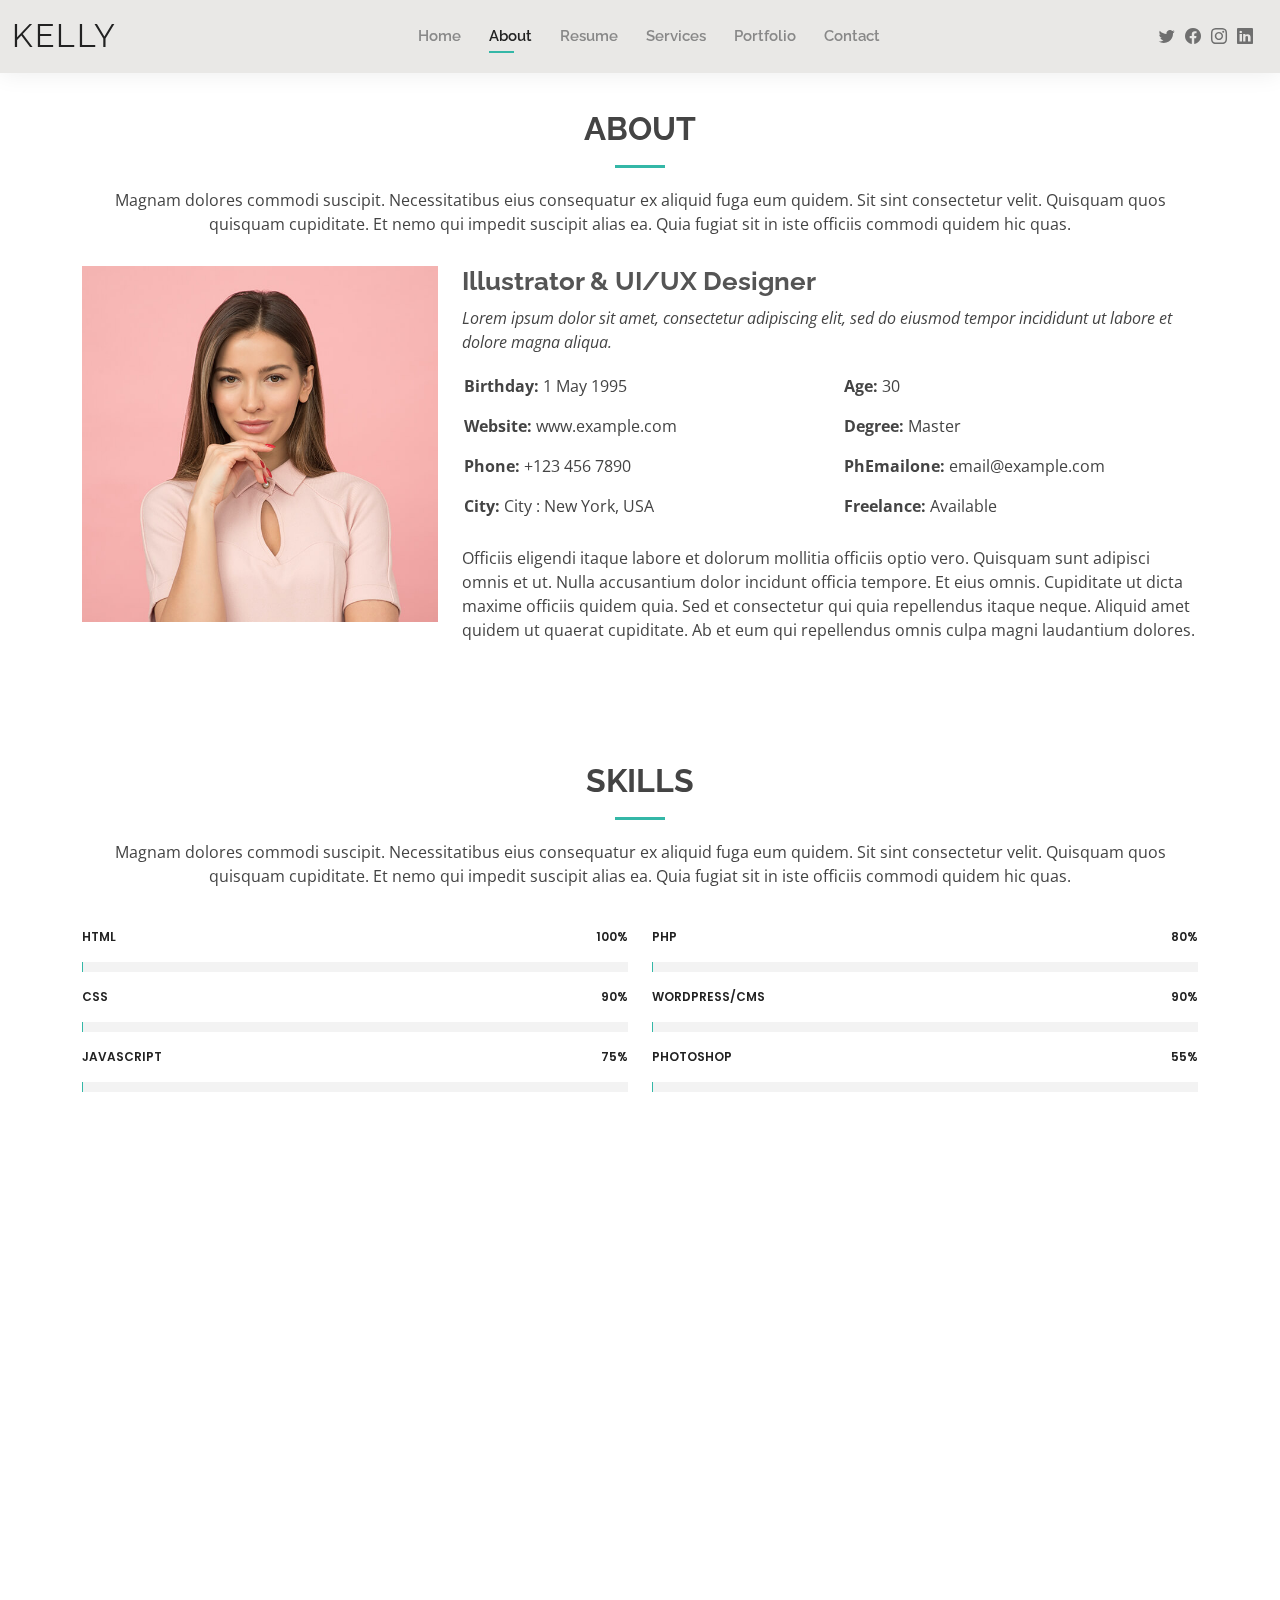
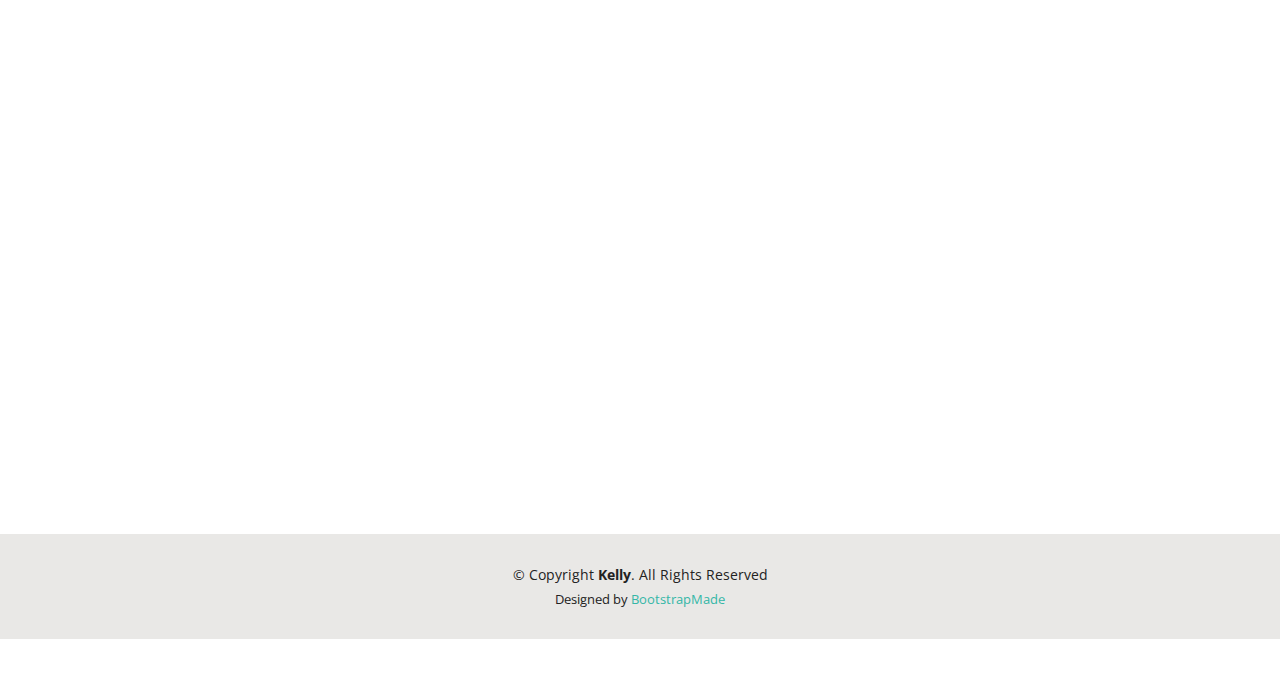
==== about.html @ c8ec2424 "portfolio has benn added" ====
<!DOCTYPE html>
<html lang="en">

<head>
  <meta charset="utf-8">
  <meta content="width=device-width, initial-scale=1.0" name="viewport">

  <title>About - Kelly Bootstrap Template</title>
  <meta content="" name="description">
  <meta content="" name="keywords">

  <!-- Favicons -->
  <link href="assets/img/favicon.png" rel="icon">
  <link href="assets/img/apple-touch-icon.png" rel="apple-touch-icon">

  <!-- Google Fonts -->
  <link href="https://fonts.googleapis.com/css?family=Open+Sans:300,300i,400,400i,600,600i,700,700i|Raleway:300,300i,400,400i,500,500i,600,600i,700,700i|Poppins:300,300i,400,400i,500,500i,600,600i,700,700i" rel="stylesheet">

  <!-- Vendor CSS Files -->
  <link href="assets/vendor/aos/aos.css" rel="stylesheet">
  <link href="assets/vendor/bootstrap/css/bootstrap.min.css" rel="stylesheet">
  <link href="assets/vendor/bootstrap-icons/bootstrap-icons.css" rel="stylesheet">
  <link href="assets/vendor/boxicons/css/boxicons.min.css" rel="stylesheet">
  <link href="assets/vendor/glightbox/css/glightbox.min.css" rel="stylesheet">
  <link href="assets/vendor/swiper/swiper-bundle.min.css" rel="stylesheet">

  <!-- Template Main CSS File -->
  <link href="assets/css/style.css" rel="stylesheet">

  <!-- =======================================================
  * Template Name: Kelly
  * Updated: Mar 10 2023 with Bootstrap v5.2.3
  * Template URL: https://bootstrapmade.com/kelly-free-bootstrap-cv-resume-html-template/
  * Author: BootstrapMade.com
  * License: https://bootstrapmade.com/license/
  ======================================================== -->
</head>

<body>

  <!-- ======= Header ======= -->
  <header id="header" class="fixed-top">
    <div class="container-fluid d-flex justify-content-between align-items-center">

      <h1 class="logo me-auto me-lg-0"><a href="index.html">Kelly</a></h1>
      <!-- Uncomment below if you prefer to use an image logo -->
      <!-- <a href="index.html" class="logo"><img src="assets/img/logo.png" alt="" class="img-fluid"></a>-->

      <nav id="navbar" class="navbar order-last order-lg-0">
        <ul>
          <li><a href="index.html">Home</a></li>
          <li><a class="active" href="about.html">About</a></li>
          <li><a href="resume.html">Resume</a></li>
          <li><a href="services.html">Services</a></li>
          <li><a href="portfolio.html">Portfolio</a></li>
          <li><a href="contact.html">Contact</a></li>
        </ul>
        <i class="bi bi-list mobile-nav-toggle"></i>
      </nav><!-- .navbar -->

      <div class="header-social-links">
        <a href="#" class="twitter"><i class="bi bi-twitter"></i></a>
        <a href="#" class="facebook"><i class="bi bi-facebook"></i></a>
        <a href="#" class="instagram"><i class="bi bi-instagram"></i></a>
        <a href="#" class="linkedin"><i class="bi bi-linkedin"></i></i></a>
      </div>

    </div>

  </header><!-- End Header -->

  <main id="main">

    <!-- ======= About Section ======= -->
    <section id="about" class="about">
      <div class="container" data-aos="fade-up">

        <div class="section-title">
          <h2>About</h2>
          <p>Magnam dolores commodi suscipit. Necessitatibus eius consequatur ex aliquid fuga eum quidem. Sit sint consectetur velit. Quisquam quos quisquam cupiditate. Et nemo qui impedit suscipit alias ea. Quia fugiat sit in iste officiis commodi quidem hic quas.</p>
        </div>

        <div class="row">
          <div class="col-lg-4">
            <img src="assets/img/about.jpg" class="img-fluid" alt="">
          </div>
          <div class="col-lg-8 pt-4 pt-lg-0 content">
            <h3>Illustrator &amp; UI/UX Designer</h3>
            <p class="fst-italic">
              Lorem ipsum dolor sit amet, consectetur adipiscing elit, sed do eiusmod tempor incididunt ut labore et dolore
              magna aliqua.
            </p>
            <div class="row">
              <div class="col-lg-6">
                <ul>
                  <li><i class="bi bi-rounded-right"></i> <strong>Birthday:</strong> 1 May 1995</li>
                  <li><i class="bi bi-rounded-right"></i> <strong>Website:</strong> www.example.com</li>
                  <li><i class="bi bi-rounded-right"></i> <strong>Phone:</strong> +123 456 7890</li>
                  <li><i class="bi bi-rounded-right"></i> <strong>City:</strong> City : New York, USA</li>
                </ul>
              </div>
              <div class="col-lg-6">
                <ul>
                  <li><i class="bi bi-rounded-right"></i> <strong>Age:</strong> 30</li>
                  <li><i class="bi bi-rounded-right"></i> <strong>Degree:</strong> Master</li>
                  <li><i class="bi bi-rounded-right"></i> <strong>PhEmailone:</strong> email@example.com</li>
                  <li><i class="bi bi-rounded-right"></i> <strong>Freelance:</strong> Available</li>
                </ul>
              </div>
            </div>
            <p>
              Officiis eligendi itaque labore et dolorum mollitia officiis optio vero. Quisquam sunt adipisci omnis et ut. Nulla accusantium dolor incidunt officia tempore. Et eius omnis.
              Cupiditate ut dicta maxime officiis quidem quia. Sed et consectetur qui quia repellendus itaque neque. Aliquid amet quidem ut quaerat cupiditate. Ab et eum qui repellendus omnis culpa magni laudantium dolores.
            </p>
          </div>
        </div>

      </div>
    </section><!-- End About Section -->

    <!-- ======= Skills Section ======= -->
    <section id="skills" class="skills">
      <div class="container" data-aos="fade-up">

        <div class="section-title">
          <h2>Skills</h2>
          <p>Magnam dolores commodi suscipit. Necessitatibus eius consequatur ex aliquid fuga eum quidem. Sit sint consectetur velit. Quisquam quos quisquam cupiditate. Et nemo qui impedit suscipit alias ea. Quia fugiat sit in iste officiis commodi quidem hic quas.</p>
        </div>

        <div class="row skills-content">

          <div class="col-lg-6">

            <div class="progress">
              <span class="skill">HTML <i class="val">100%</i></span>
              <div class="progress-bar-wrap">
                <div class="progress-bar" role="progressbar" aria-valuenow="100" aria-valuemin="0" aria-valuemax="100"></div>
              </div>
            </div>

            <div class="progress">
              <span class="skill">CSS <i class="val">90%</i></span>
              <div class="progress-bar-wrap">
                <div class="progress-bar" role="progressbar" aria-valuenow="90" aria-valuemin="0" aria-valuemax="100"></div>
              </div>
            </div>

            <div class="progress">
              <span class="skill">JavaScript <i class="val">75%</i></span>
              <div class="progress-bar-wrap">
                <div class="progress-bar" role="progressbar" aria-valuenow="75" aria-valuemin="0" aria-valuemax="100"></div>
              </div>
            </div>

          </div>

          <div class="col-lg-6">

            <div class="progress">
              <span class="skill">PHP <i class="val">80%</i></span>
              <div class="progress-bar-wrap">
                <div class="progress-bar" role="progressbar" aria-valuenow="80" aria-valuemin="0" aria-valuemax="100"></div>
              </div>
            </div>

            <div class="progress">
              <span class="skill">WordPress/CMS <i class="val">90%</i></span>
              <div class="progress-bar-wrap">
                <div class="progress-bar" role="progressbar" aria-valuenow="90" aria-valuemin="0" aria-valuemax="100"></div>
              </div>
            </div>

            <div class="progress">
              <span class="skill">Photoshop <i class="val">55%</i></span>
              <div class="progress-bar-wrap">
                <div class="progress-bar" role="progressbar" aria-valuenow="55" aria-valuemin="0" aria-valuemax="100"></div>
              </div>
            </div>

          </div>

        </div>

      </div>
    </section><!-- End Skills Section -->

    <!-- ======= Facts Section ======= -->
    <section id="facts" class="facts">
      <div class="container" data-aos="fade-up">

        <div class="section-title">
          <h2>Facts</h2>
          <p>Magnam dolores commodi suscipit. Necessitatibus eius consequatur ex aliquid fuga eum quidem. Sit sint consectetur velit. Quisquam quos quisquam cupiditate. Et nemo qui impedit suscipit alias ea. Quia fugiat sit in iste officiis commodi quidem hic quas.</p>
        </div>

        <div class="row counters">

          <div class="col-lg-3 col-6 text-center">
            <span data-purecounter-start="0" data-purecounter-end="232" data-purecounter-duration="1" class="purecounter"></span>
            <p>Clients</p>
          </div>

          <div class="col-lg-3 col-6 text-center">
            <span data-purecounter-start="0" data-purecounter-end="521" data-purecounter-duration="1" class="purecounter"></span>
            <p>Projects</p>
          </div>

          <div class="col-lg-3 col-6 text-center">
            <span data-purecounter-start="0" data-purecounter-end="1463" data-purecounter-duration="1" class="purecounter"></span>
            <p>Hours Of Support</p>
          </div>

          <div class="col-lg-3 col-6 text-center">
            <span data-purecounter-start="0" data-purecounter-end="15" data-purecounter-duration="1" class="purecounter"></span>
            <p>Hard Workers</p>
          </div>

        </div>

      </div>
    </section><!-- End Facts Section -->

    <!-- ======= Testimonials Section ======= -->
    <section id="testimonials" class="testimonials">
      <div class="container" data-aos="fade-up">

        <div class="section-title">
          <h2>Testimonials</h2>
          <p>Magnam dolores commodi suscipit. Necessitatibus eius consequatur ex aliquid fuga eum quidem. Sit sint consectetur velit. Quisquam quos quisquam cupiditate. Et nemo qui impedit suscipit alias ea. Quia fugiat sit in iste officiis commodi quidem hic quas.</p>
        </div>

        <div class="testimonials-slider swiper" data-aos="fade-up" data-aos-delay="100">
          <div class="swiper-wrapper">

            <div class="swiper-slide">
              <div class="testimonial-item">
                <img src="assets/img/testimonials/testimonials-1.jpg" class="testimonial-img" alt="">
                <h3>Saul Goodman</h3>
                <h4>Ceo &amp; Founder</h4>
                <p>
                  <i class="bx bxs-quote-alt-left quote-icon-left"></i>
                  Proin iaculis purus consequat sem cure digni ssim donec porttitora entum suscipit rhoncus. Accusantium quam, ultricies eget id, aliquam eget nibh et. Maecen aliquam, risus at semper.
                  <i class="bx bxs-quote-alt-right quote-icon-right"></i>
                </p>
              </div>
            </div><!-- End testimonial item -->

            <div class="swiper-slide">
              <div class="testimonial-item">
                <img src="assets/img/testimonials/testimonials-2.jpg" class="testimonial-img" alt="">
                <h3>Sara Wilsson</h3>
                <h4>Designer</h4>
                <p>
                  <i class="bx bxs-quote-alt-left quote-icon-left"></i>
                  Export tempor illum tamen malis malis eram quae irure esse labore quem cillum quid cillum eram malis quorum velit fore eram velit sunt aliqua noster fugiat irure amet legam anim culpa.
                  <i class="bx bxs-quote-alt-right quote-icon-right"></i>
                </p>
              </div>
            </div><!-- End testimonial item -->

            <div class="swiper-slide">
              <div class="testimonial-item">
                <img src="assets/img/testimonials/testimonials-3.jpg" class="testimonial-img" alt="">
                <h3>Jena Karlis</h3>
                <h4>Store Owner</h4>
                <p>
                  <i class="bx bxs-quote-alt-left quote-icon-left"></i>
                  Enim nisi quem export duis labore cillum quae magna enim sint quorum nulla quem veniam duis minim tempor labore quem eram duis noster aute amet eram fore quis sint minim.
                  <i class="bx bxs-quote-alt-right quote-icon-right"></i>
                </p>
              </div>
            </div><!-- End testimonial item -->

            <div class="swiper-slide">
              <div class="testimonial-item">
                <img src="assets/img/testimonials/testimonials-4.jpg" class="testimonial-img" alt="">
                <h3>Matt Brandon</h3>
                <h4>Freelancer</h4>
                <p>
                  <i class="bx bxs-quote-alt-left quote-icon-left"></i>
                  Fugiat enim eram quae cillum dolore dolor amet nulla culpa multos export minim fugiat minim velit minim dolor enim duis veniam ipsum anim magna sunt elit fore quem dolore labore illum veniam.
                  <i class="bx bxs-quote-alt-right quote-icon-right"></i>
                </p>
              </div>
            </div><!-- End testimonial item -->

            <div class="swiper-slide">
              <div class="testimonial-item">
                <img src="assets/img/testimonials/testimonials-5.jpg" class="testimonial-img" alt="">
                <h3>John Larson</h3>
                <h4>Entrepreneur</h4>
                <p>
                  <i class="bx bxs-quote-alt-left quote-icon-left"></i>
                  Quis quorum aliqua sint quem legam fore sunt eram irure aliqua veniam tempor noster veniam enim culpa labore duis sunt culpa nulla illum cillum fugiat legam esse veniam culpa fore nisi cillum quid.
                  <i class="bx bxs-quote-alt-right quote-icon-right"></i>
                </p>
              </div>
            </div><!-- End testimonial item -->

          </div>
          <div class="swiper-pagination"></div>
        </div>

      </div>
    </section><!-- End Testimonials Section -->

  </main><!-- End #main -->

  <!-- ======= Footer ======= -->
  <footer id="footer">
    <div class="container">
      <div class="copyright">
        &copy; Copyright <strong><span>Kelly</span></strong>. All Rights Reserved
      </div>
      <div class="credits">
        <!-- All the links in the footer should remain intact. -->
        <!-- You can delete the links only if you purchased the pro version. -->
        <!-- Licensing information: https://bootstrapmade.com/license/ -->
        <!-- Purchase the pro version with working PHP/AJAX contact form: https://bootstrapmade.com/kelly-free-bootstrap-cv-resume-html-template/ -->
        Designed by <a href="https://bootstrapmade.com/">BootstrapMade</a>
      </div>
    </div>
  </footer><!-- End  Footer -->

  <div id="preloader"></div>
  <a href="#" class="back-to-top d-flex align-items-center justify-content-center"><i class="bi bi-arrow-up-short"></i></a>

  <!-- Vendor JS Files -->
  <script src="assets/vendor/purecounter/purecounter_vanilla.js"></script>
  <script src="assets/vendor/aos/aos.js"></script>
  <script src="assets/vendor/bootstrap/js/bootstrap.bundle.min.js"></script>
  <script src="assets/vendor/glightbox/js/glightbox.min.js"></script>
  <script src="assets/vendor/isotope-layout/isotope.pkgd.min.js"></script>
  <script src="assets/vendor/swiper/swiper-bundle.min.js"></script>
  <script src="assets/vendor/waypoints/noframework.waypoints.js"></script>
  <script src="assets/vendor/php-email-form/validate.js"></script>

  <!-- Template Main JS File -->
  <script src="assets/js/main.js"></script>

</body>

</html>
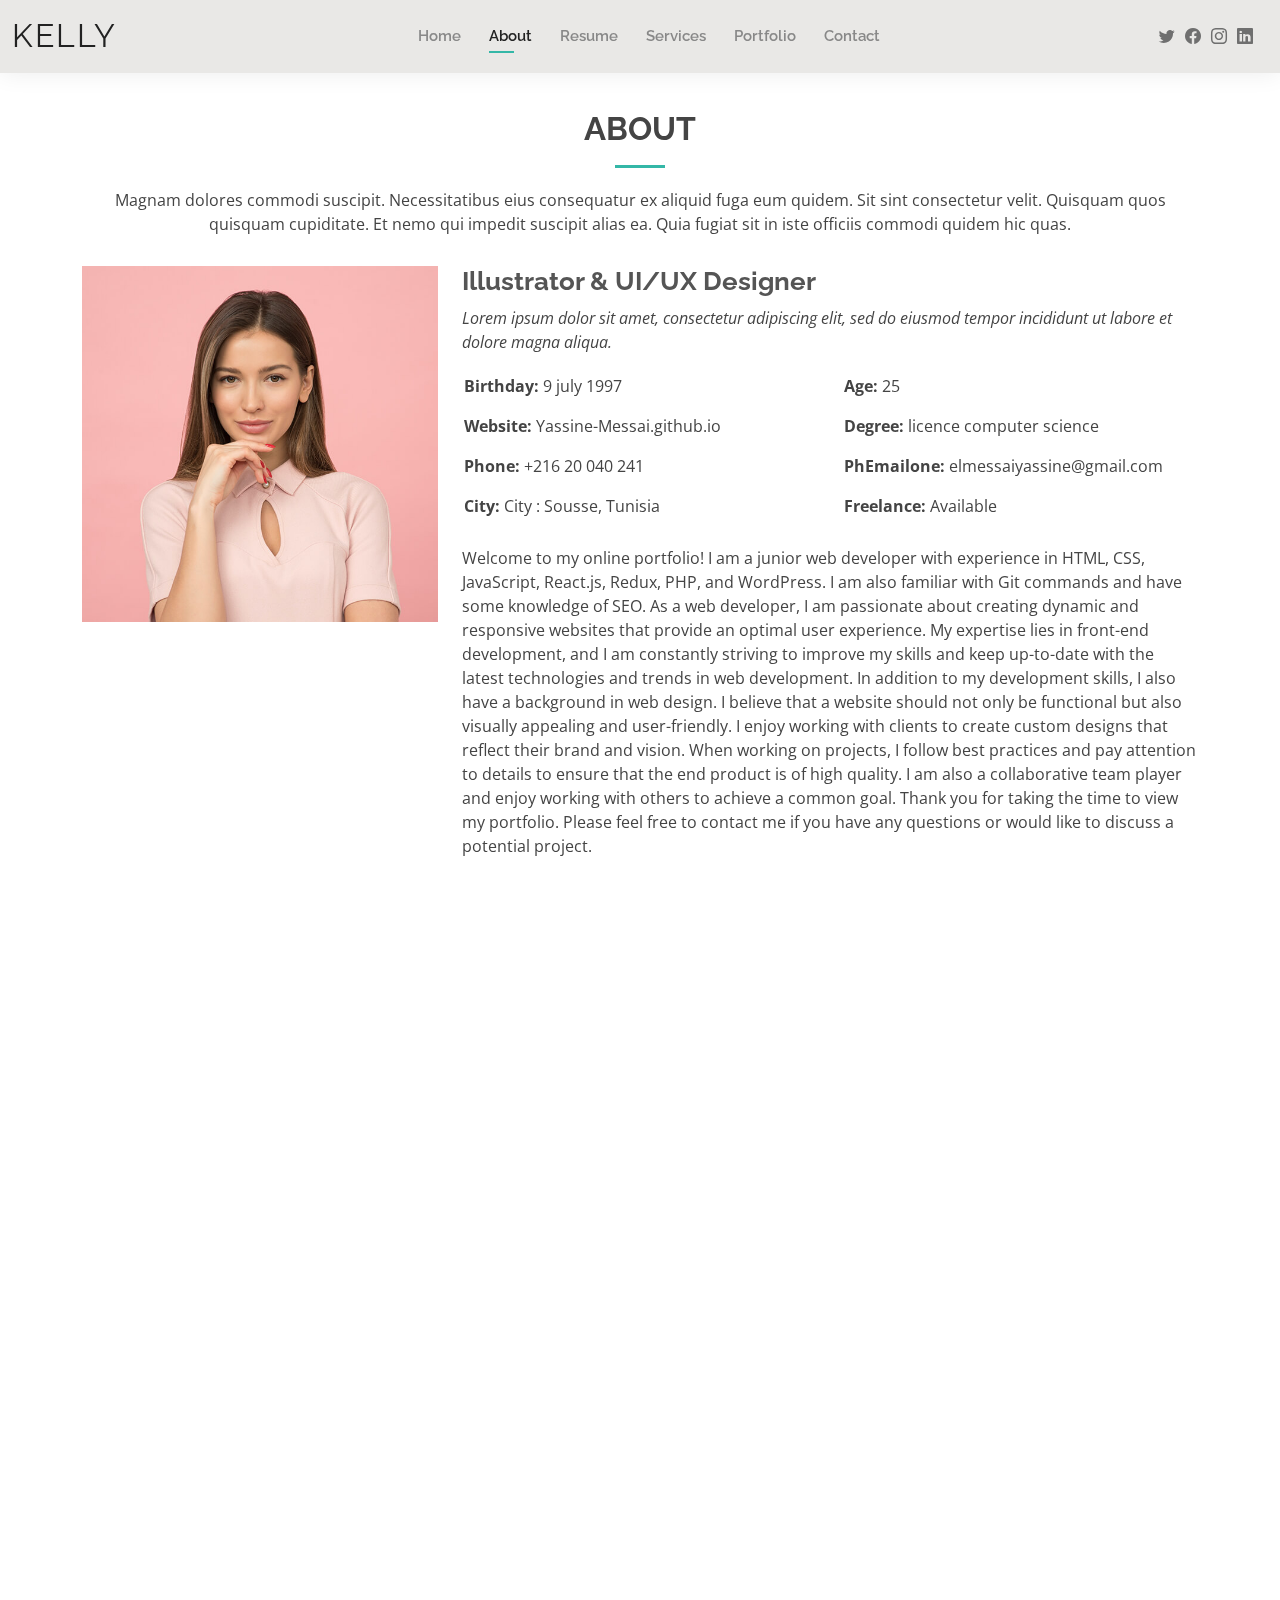
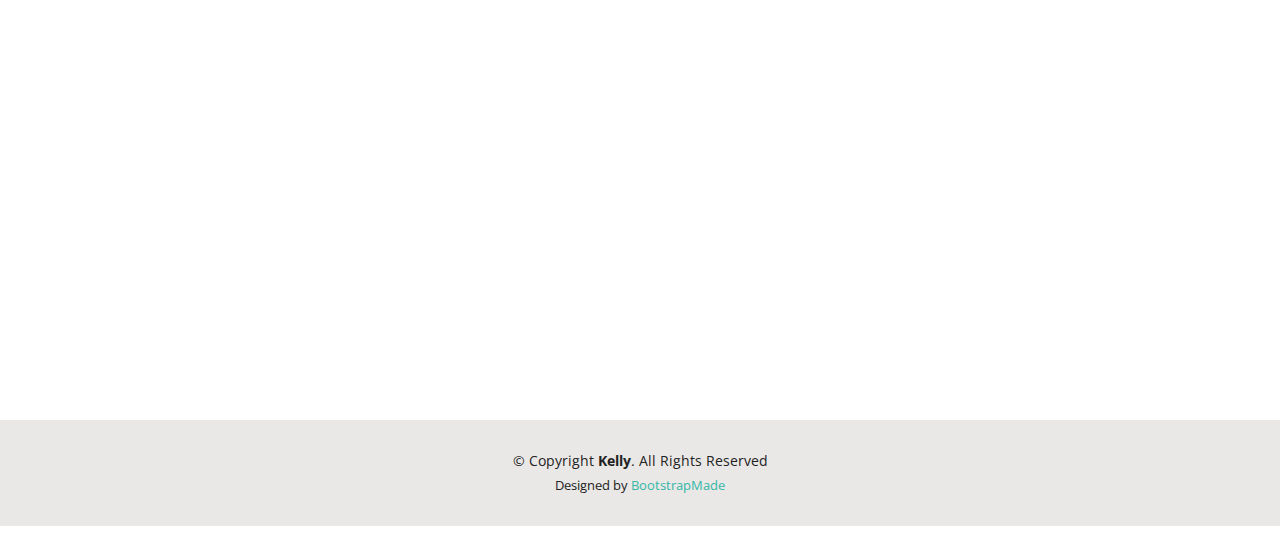
==== commit e2fc49c4: "updated some sections" ====
--- a/about.html
+++ b/about.html
@@ -14,7 +14,9 @@
   <link href="assets/img/apple-touch-icon.png" rel="apple-touch-icon">
 
   <!-- Google Fonts -->
-  <link href="https://fonts.googleapis.com/css?family=Open+Sans:300,300i,400,400i,600,600i,700,700i|Raleway:300,300i,400,400i,500,500i,600,600i,700,700i|Poppins:300,300i,400,400i,500,500i,600,600i,700,700i" rel="stylesheet">
+  <link
+    href="https://fonts.googleapis.com/css?family=Open+Sans:300,300i,400,400i,600,600i,700,700i|Raleway:300,300i,400,400i,500,500i,600,600i,700,700i|Poppins:300,300i,400,400i,500,500i,600,600i,700,700i"
+    rel="stylesheet">
 
   <!-- Vendor CSS Files -->
   <link href="assets/vendor/aos/aos.css" rel="stylesheet">
@@ -77,7 +79,9 @@
 
         <div class="section-title">
           <h2>About</h2>
-          <p>Magnam dolores commodi suscipit. Necessitatibus eius consequatur ex aliquid fuga eum quidem. Sit sint consectetur velit. Quisquam quos quisquam cupiditate. Et nemo qui impedit suscipit alias ea. Quia fugiat sit in iste officiis commodi quidem hic quas.</p>
+          <p>Magnam dolores commodi suscipit. Necessitatibus eius consequatur ex aliquid fuga eum quidem. Sit sint
+            consectetur velit. Quisquam quos quisquam cupiditate. Et nemo qui impedit suscipit alias ea. Quia fugiat sit
+            in iste officiis commodi quidem hic quas.</p>
         </div>
 
         <div class="row">
@@ -87,30 +91,50 @@
           <div class="col-lg-8 pt-4 pt-lg-0 content">
             <h3>Illustrator &amp; UI/UX Designer</h3>
             <p class="fst-italic">
-              Lorem ipsum dolor sit amet, consectetur adipiscing elit, sed do eiusmod tempor incididunt ut labore et dolore
+              Lorem ipsum dolor sit amet, consectetur adipiscing elit, sed do eiusmod tempor incididunt ut labore et
+              dolore
               magna aliqua.
             </p>
             <div class="row">
               <div class="col-lg-6">
                 <ul>
-                  <li><i class="bi bi-rounded-right"></i> <strong>Birthday:</strong> 1 May 1995</li>
-                  <li><i class="bi bi-rounded-right"></i> <strong>Website:</strong> www.example.com</li>
-                  <li><i class="bi bi-rounded-right"></i> <strong>Phone:</strong> +123 456 7890</li>
-                  <li><i class="bi bi-rounded-right"></i> <strong>City:</strong> City : New York, USA</li>
+                  <li><i class="bi bi-rounded-right"></i> <strong>Birthday:</strong> 9 july 1997</li>
+                  <li><i class="bi bi-rounded-right"></i> <strong>Website:</strong> Yassine-Messai.github.io </li>
+                  <li><i class="bi bi-rounded-right"></i> <strong>Phone:</strong> +216 20 040 241 </li>
+                  <li><i class="bi bi-rounded-right"></i> <strong>City:</strong> City : Sousse, Tunisia</li>
                 </ul>
               </div>
               <div class="col-lg-6">
                 <ul>
-                  <li><i class="bi bi-rounded-right"></i> <strong>Age:</strong> 30</li>
-                  <li><i class="bi bi-rounded-right"></i> <strong>Degree:</strong> Master</li>
-                  <li><i class="bi bi-rounded-right"></i> <strong>PhEmailone:</strong> email@example.com</li>
+                  <li><i class="bi bi-rounded-right"></i> <strong>Age:</strong> 25</li>
+                  <li><i class="bi bi-rounded-right"></i> <strong>Degree:</strong> licence computer science </li>
+                  <li><i class="bi bi-rounded-right"></i> <strong>PhEmailone:</strong> elmessaiyassine@gmail.com</li>
                   <li><i class="bi bi-rounded-right"></i> <strong>Freelance:</strong> Available</li>
                 </ul>
               </div>
             </div>
             <p>
-              Officiis eligendi itaque labore et dolorum mollitia officiis optio vero. Quisquam sunt adipisci omnis et ut. Nulla accusantium dolor incidunt officia tempore. Et eius omnis.
-              Cupiditate ut dicta maxime officiis quidem quia. Sed et consectetur qui quia repellendus itaque neque. Aliquid amet quidem ut quaerat cupiditate. Ab et eum qui repellendus omnis culpa magni laudantium dolores.
+              Welcome to my online portfolio!
+
+              I am a junior web developer with experience in HTML, CSS, JavaScript, React.js, Redux, PHP, and WordPress.
+              I am also
+              familiar with Git commands and have some knowledge of SEO.
+              As a web developer, I am passionate about creating dynamic and responsive websites that provide an optimal
+              user
+              experience. My expertise lies in front-end development, and I am constantly striving to improve my skills
+              and keep
+              up-to-date with the latest technologies and trends in web development.
+              In addition to my development skills, I also have a background in web design. I believe that a website
+              should not only
+              be functional but also visually appealing and user-friendly. I enjoy working with clients to create custom
+              designs that
+              reflect their brand and vision.
+              When working on projects, I follow best practices and pay attention to details to ensure that the end
+              product is of high
+              quality. I am also a collaborative team player and enjoy working with others to achieve a common goal.
+              Thank you for taking the time to view my portfolio. Please feel free to contact me if you have any
+              questions or would
+              like to discuss a potential project.
             </p>
           </div>
         </div>
@@ -124,7 +148,9 @@
 
         <div class="section-title">
           <h2>Skills</h2>
-          <p>Magnam dolores commodi suscipit. Necessitatibus eius consequatur ex aliquid fuga eum quidem. Sit sint consectetur velit. Quisquam quos quisquam cupiditate. Et nemo qui impedit suscipit alias ea. Quia fugiat sit in iste officiis commodi quidem hic quas.</p>
+          <p>Magnam dolores commodi suscipit. Necessitatibus eius consequatur ex aliquid fuga eum quidem. Sit sint
+            consectetur velit. Quisquam quos quisquam cupiditate. Et nemo qui impedit suscipit alias ea. Quia fugiat sit
+            in iste officiis commodi quidem hic quas.</p>
         </div>
 
         <div class="row skills-content">
@@ -134,24 +160,33 @@
             <div class="progress">
               <span class="skill">HTML <i class="val">100%</i></span>
               <div class="progress-bar-wrap">
-                <div class="progress-bar" role="progressbar" aria-valuenow="100" aria-valuemin="0" aria-valuemax="100"></div>
+                <div class="progress-bar" role="progressbar" aria-valuenow="100" aria-valuemin="0" aria-valuemax="100">
+                </div>
               </div>
             </div>
 
             <div class="progress">
               <span class="skill">CSS <i class="val">90%</i></span>
               <div class="progress-bar-wrap">
-                <div class="progress-bar" role="progressbar" aria-valuenow="90" aria-valuemin="0" aria-valuemax="100"></div>
+                <div class="progress-bar" role="progressbar" aria-valuenow="90" aria-valuemin="0" aria-valuemax="100">
+                </div>
               </div>
             </div>
 
             <div class="progress">
               <span class="skill">JavaScript <i class="val">75%</i></span>
               <div class="progress-bar-wrap">
-                <div class="progress-bar" role="progressbar" aria-valuenow="75" aria-valuemin="0" aria-valuemax="100"></div>
-              </div>
-            </div>
-
+                <div class="progress-bar" role="progressbar" aria-valuenow="75" aria-valuemin="0" aria-valuemax="100">
+                </div>
+              </div>
+            </div>
+            <div class="progress">
+              <span class="skill">React <i class="val">60%</i></span>
+              <div class="progress-bar-wrap">
+                <div class="progress-bar" role="progressbar" aria-valuenow="55" aria-valuemin="0" aria-valuemax="100">
+                </div>
+              </div>
+            </div>
           </div>
 
           <div class="col-lg-6">
@@ -159,23 +194,20 @@
             <div class="progress">
               <span class="skill">PHP <i class="val">80%</i></span>
               <div class="progress-bar-wrap">
-                <div class="progress-bar" role="progressbar" aria-valuenow="80" aria-valuemin="0" aria-valuemax="100"></div>
+                <div class="progress-bar" role="progressbar" aria-valuenow="80" aria-valuemin="0" aria-valuemax="100">
+                </div>
               </div>
             </div>
 
             <div class="progress">
               <span class="skill">WordPress/CMS <i class="val">90%</i></span>
               <div class="progress-bar-wrap">
-                <div class="progress-bar" role="progressbar" aria-valuenow="90" aria-valuemin="0" aria-valuemax="100"></div>
-              </div>
-            </div>
-
-            <div class="progress">
-              <span class="skill">Photoshop <i class="val">55%</i></span>
-              <div class="progress-bar-wrap">
-                <div class="progress-bar" role="progressbar" aria-valuenow="55" aria-valuemin="0" aria-valuemax="100"></div>
-              </div>
-            </div>
+                <div class="progress-bar" role="progressbar" aria-valuenow="90" aria-valuemin="0" aria-valuemax="100">
+                </div>
+              </div>
+            </div>
+
+
 
           </div>
 
@@ -185,40 +217,46 @@
     </section><!-- End Skills Section -->
 
     <!-- ======= Facts Section ======= -->
-    <section id="facts" class="facts">
+    <!-- <section id="facts" class="facts">
       <div class="container" data-aos="fade-up">
 
         <div class="section-title">
           <h2>Facts</h2>
-          <p>Magnam dolores commodi suscipit. Necessitatibus eius consequatur ex aliquid fuga eum quidem. Sit sint consectetur velit. Quisquam quos quisquam cupiditate. Et nemo qui impedit suscipit alias ea. Quia fugiat sit in iste officiis commodi quidem hic quas.</p>
+          <p>Magnam dolores commodi suscipit. Necessitatibus eius consequatur ex aliquid fuga eum quidem. Sit sint
+            consectetur velit. Quisquam quos quisquam cupiditate. Et nemo qui impedit suscipit alias ea. Quia fugiat sit
+            in iste officiis commodi quidem hic quas.</p>
         </div>
 
         <div class="row counters">
 
           <div class="col-lg-3 col-6 text-center">
-            <span data-purecounter-start="0" data-purecounter-end="232" data-purecounter-duration="1" class="purecounter"></span>
+            <span data-purecounter-start="0" data-purecounter-end="232" data-purecounter-duration="1"
+              class="purecounter"></span>
             <p>Clients</p>
           </div>
 
           <div class="col-lg-3 col-6 text-center">
-            <span data-purecounter-start="0" data-purecounter-end="521" data-purecounter-duration="1" class="purecounter"></span>
+            <span data-purecounter-start="0" data-purecounter-end="521" data-purecounter-duration="1"
+              class="purecounter"></span>
             <p>Projects</p>
           </div>
 
           <div class="col-lg-3 col-6 text-center">
-            <span data-purecounter-start="0" data-purecounter-end="1463" data-purecounter-duration="1" class="purecounter"></span>
+            <span data-purecounter-start="0" data-purecounter-end="1463" data-purecounter-duration="1"
+              class="purecounter"></span>
             <p>Hours Of Support</p>
           </div>
 
           <div class="col-lg-3 col-6 text-center">
-            <span data-purecounter-start="0" data-purecounter-end="15" data-purecounter-duration="1" class="purecounter"></span>
+            <span data-purecounter-start="0" data-purecounter-end="15" data-purecounter-duration="1"
+              class="purecounter"></span>
             <p>Hard Workers</p>
           </div>
 
         </div>
 
       </div>
-    </section><!-- End Facts Section -->
+    </section>End Facts Section -->
 
     <!-- ======= Testimonials Section ======= -->
     <section id="testimonials" class="testimonials">
@@ -226,7 +264,9 @@
 
         <div class="section-title">
           <h2>Testimonials</h2>
-          <p>Magnam dolores commodi suscipit. Necessitatibus eius consequatur ex aliquid fuga eum quidem. Sit sint consectetur velit. Quisquam quos quisquam cupiditate. Et nemo qui impedit suscipit alias ea. Quia fugiat sit in iste officiis commodi quidem hic quas.</p>
+          <p>Magnam dolores commodi suscipit. Necessitatibus eius consequatur ex aliquid fuga eum quidem. Sit sint
+            consectetur velit. Quisquam quos quisquam cupiditate. Et nemo qui impedit suscipit alias ea. Quia fugiat sit
+            in iste officiis commodi quidem hic quas.</p>
         </div>
 
         <div class="testimonials-slider swiper" data-aos="fade-up" data-aos-delay="100">
@@ -239,7 +279,8 @@
                 <h4>Ceo &amp; Founder</h4>
                 <p>
                   <i class="bx bxs-quote-alt-left quote-icon-left"></i>
-                  Proin iaculis purus consequat sem cure digni ssim donec porttitora entum suscipit rhoncus. Accusantium quam, ultricies eget id, aliquam eget nibh et. Maecen aliquam, risus at semper.
+                  Proin iaculis purus consequat sem cure digni ssim donec porttitora entum suscipit rhoncus. Accusantium
+                  quam, ultricies eget id, aliquam eget nibh et. Maecen aliquam, risus at semper.
                   <i class="bx bxs-quote-alt-right quote-icon-right"></i>
                 </p>
               </div>
@@ -252,7 +293,8 @@
                 <h4>Designer</h4>
                 <p>
                   <i class="bx bxs-quote-alt-left quote-icon-left"></i>
-                  Export tempor illum tamen malis malis eram quae irure esse labore quem cillum quid cillum eram malis quorum velit fore eram velit sunt aliqua noster fugiat irure amet legam anim culpa.
+                  Export tempor illum tamen malis malis eram quae irure esse labore quem cillum quid cillum eram malis
+                  quorum velit fore eram velit sunt aliqua noster fugiat irure amet legam anim culpa.
                   <i class="bx bxs-quote-alt-right quote-icon-right"></i>
                 </p>
               </div>
@@ -265,7 +307,8 @@
                 <h4>Store Owner</h4>
                 <p>
                   <i class="bx bxs-quote-alt-left quote-icon-left"></i>
-                  Enim nisi quem export duis labore cillum quae magna enim sint quorum nulla quem veniam duis minim tempor labore quem eram duis noster aute amet eram fore quis sint minim.
+                  Enim nisi quem export duis labore cillum quae magna enim sint quorum nulla quem veniam duis minim
+                  tempor labore quem eram duis noster aute amet eram fore quis sint minim.
                   <i class="bx bxs-quote-alt-right quote-icon-right"></i>
                 </p>
               </div>
@@ -278,7 +321,8 @@
                 <h4>Freelancer</h4>
                 <p>
                   <i class="bx bxs-quote-alt-left quote-icon-left"></i>
-                  Fugiat enim eram quae cillum dolore dolor amet nulla culpa multos export minim fugiat minim velit minim dolor enim duis veniam ipsum anim magna sunt elit fore quem dolore labore illum veniam.
+                  Fugiat enim eram quae cillum dolore dolor amet nulla culpa multos export minim fugiat minim velit
+                  minim dolor enim duis veniam ipsum anim magna sunt elit fore quem dolore labore illum veniam.
                   <i class="bx bxs-quote-alt-right quote-icon-right"></i>
                 </p>
               </div>
@@ -291,7 +335,8 @@
                 <h4>Entrepreneur</h4>
                 <p>
                   <i class="bx bxs-quote-alt-left quote-icon-left"></i>
-                  Quis quorum aliqua sint quem legam fore sunt eram irure aliqua veniam tempor noster veniam enim culpa labore duis sunt culpa nulla illum cillum fugiat legam esse veniam culpa fore nisi cillum quid.
+                  Quis quorum aliqua sint quem legam fore sunt eram irure aliqua veniam tempor noster veniam enim culpa
+                  labore duis sunt culpa nulla illum cillum fugiat legam esse veniam culpa fore nisi cillum quid.
                   <i class="bx bxs-quote-alt-right quote-icon-right"></i>
                 </p>
               </div>
@@ -323,7 +368,8 @@
   </footer><!-- End  Footer -->
 
   <div id="preloader"></div>
-  <a href="#" class="back-to-top d-flex align-items-center justify-content-center"><i class="bi bi-arrow-up-short"></i></a>
+  <a href="#" class="back-to-top d-flex align-items-center justify-content-center"><i
+      class="bi bi-arrow-up-short"></i></a>
 
   <!-- Vendor JS Files -->
   <script src="assets/vendor/purecounter/purecounter_vanilla.js"></script>
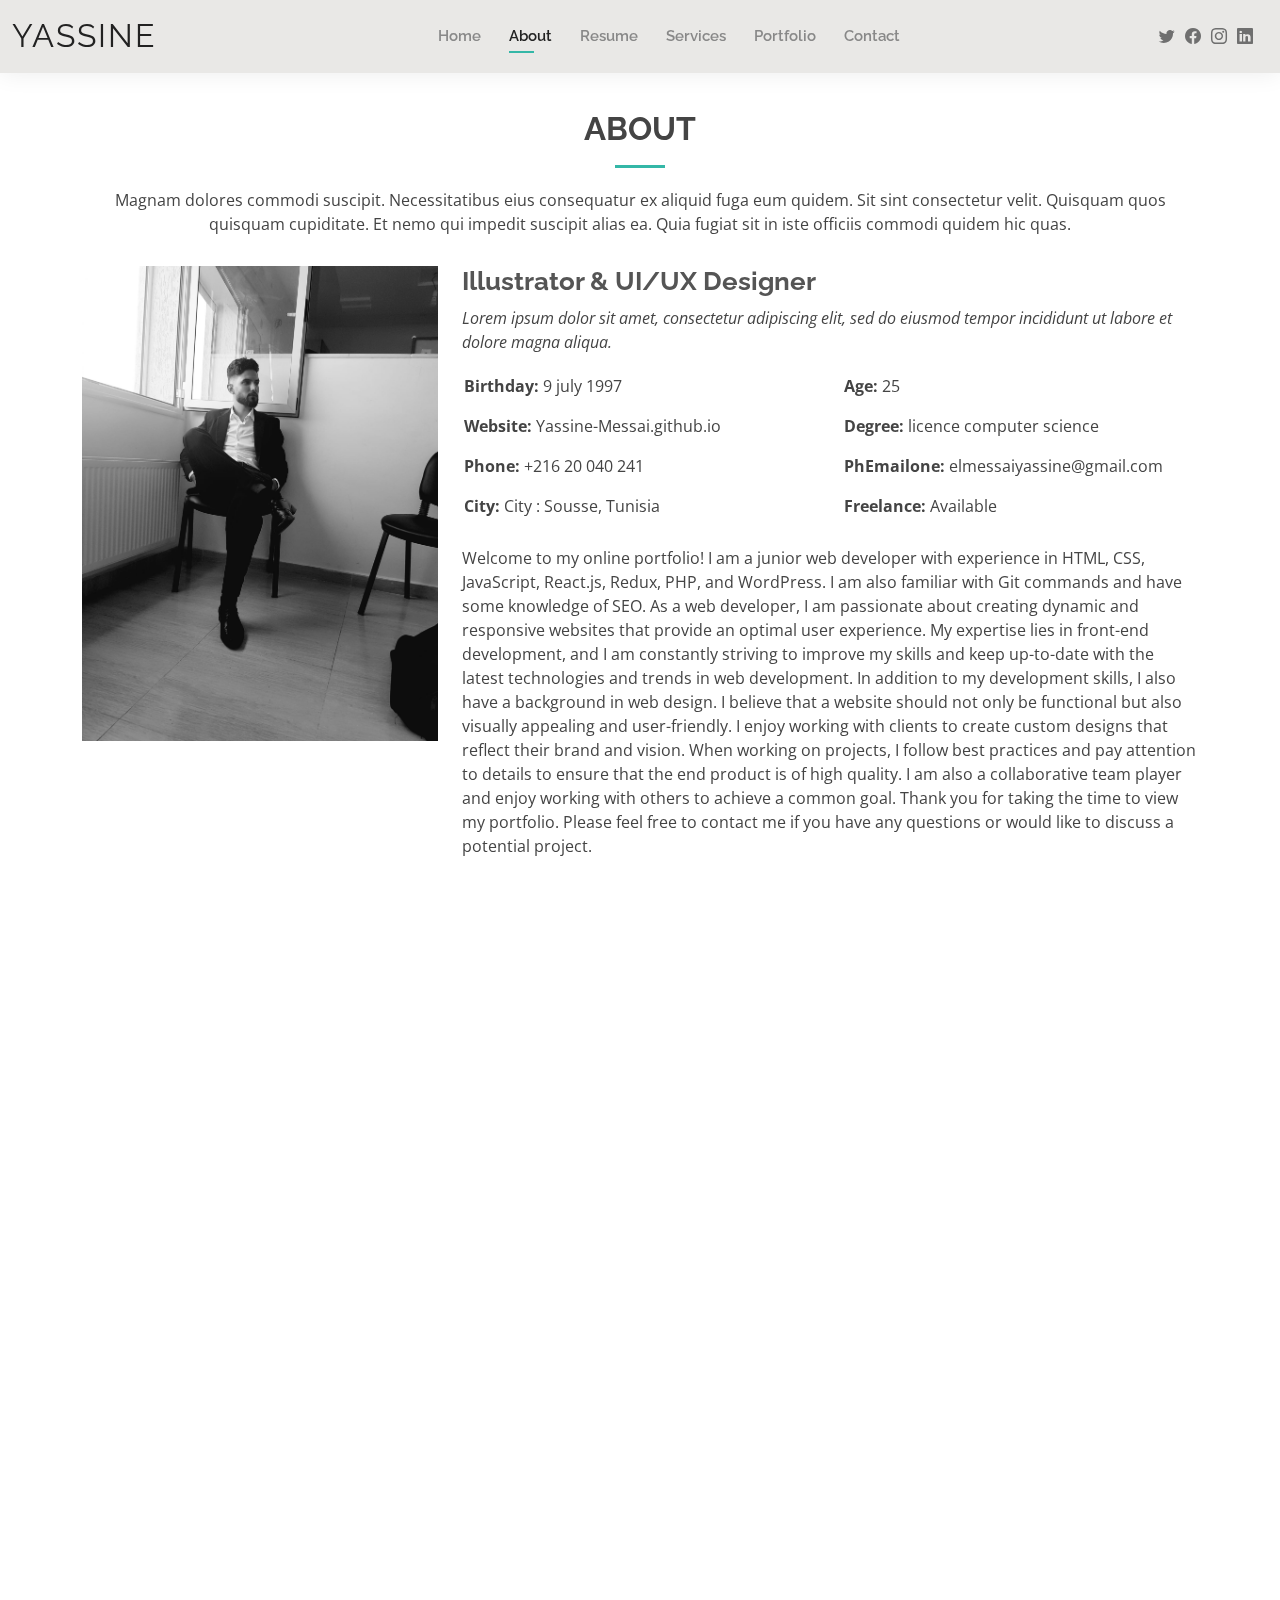
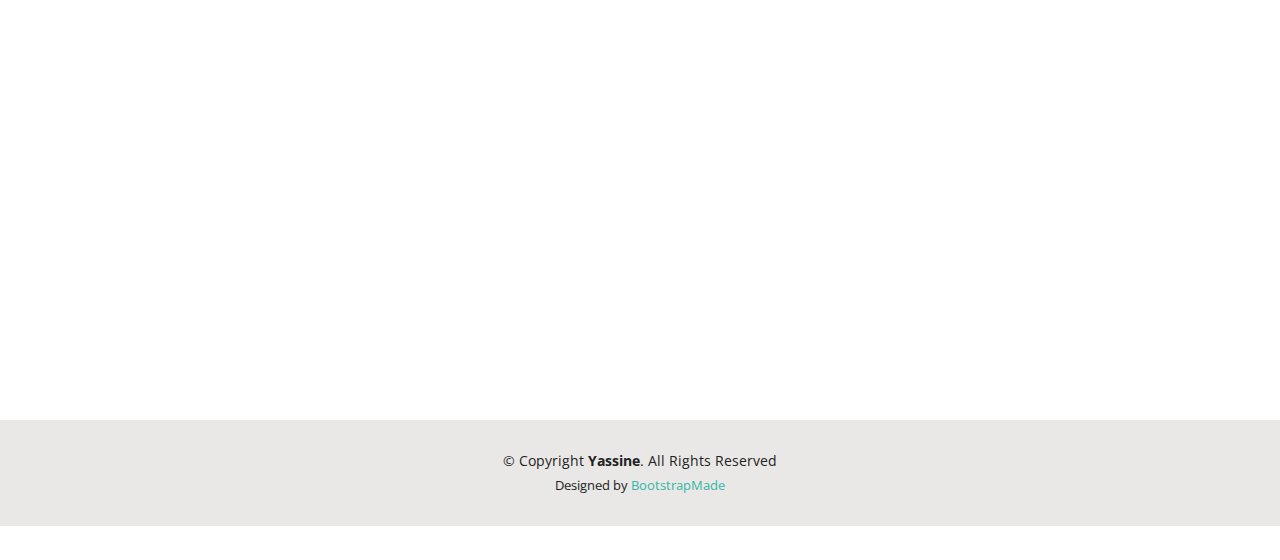
==== commit 2dab80c7: "." ====
--- a/about.html
+++ b/about.html
@@ -5,7 +5,7 @@
   <meta charset="utf-8">
   <meta content="width=device-width, initial-scale=1.0" name="viewport">
 
-  <title>About - Kelly Bootstrap Template</title>
+  <title>About - Yassine Bootstrap Template</title>
   <meta content="" name="description">
   <meta content="" name="keywords">
 
@@ -30,9 +30,9 @@
   <link href="assets/css/style.css" rel="stylesheet">
 
   <!-- =======================================================
-  * Template Name: Kelly
+  * Template Name: Yassine
   * Updated: Mar 10 2023 with Bootstrap v5.2.3
-  * Template URL: https://bootstrapmade.com/kelly-free-bootstrap-cv-resume-html-template/
+  * Template URL: https://bootstrapmade.com/Yassine-free-bootstrap-cv-resume-html-template/
   * Author: BootstrapMade.com
   * License: https://bootstrapmade.com/license/
   ======================================================== -->
@@ -44,7 +44,7 @@
   <header id="header" class="fixed-top">
     <div class="container-fluid d-flex justify-content-between align-items-center">
 
-      <h1 class="logo me-auto me-lg-0"><a href="index.html">Kelly</a></h1>
+      <h1 class="logo me-auto me-lg-0"><a href="index.html">Yassine</a></h1>
       <!-- Uncomment below if you prefer to use an image logo -->
       <!-- <a href="index.html" class="logo"><img src="assets/img/logo.png" alt="" class="img-fluid"></a>-->
 
@@ -355,13 +355,13 @@
   <footer id="footer">
     <div class="container">
       <div class="copyright">
-        &copy; Copyright <strong><span>Kelly</span></strong>. All Rights Reserved
+        &copy; Copyright <strong><span>Yassine</span></strong>. All Rights Reserved
       </div>
       <div class="credits">
         <!-- All the links in the footer should remain intact. -->
         <!-- You can delete the links only if you purchased the pro version. -->
         <!-- Licensing information: https://bootstrapmade.com/license/ -->
-        <!-- Purchase the pro version with working PHP/AJAX contact form: https://bootstrapmade.com/kelly-free-bootstrap-cv-resume-html-template/ -->
+        <!-- Purchase the pro version with working PHP/AJAX contact form: https://bootstrapmade.com/Yassine-free-bootstrap-cv-resume-html-template/ -->
         Designed by <a href="https://bootstrapmade.com/">BootstrapMade</a>
       </div>
     </div>
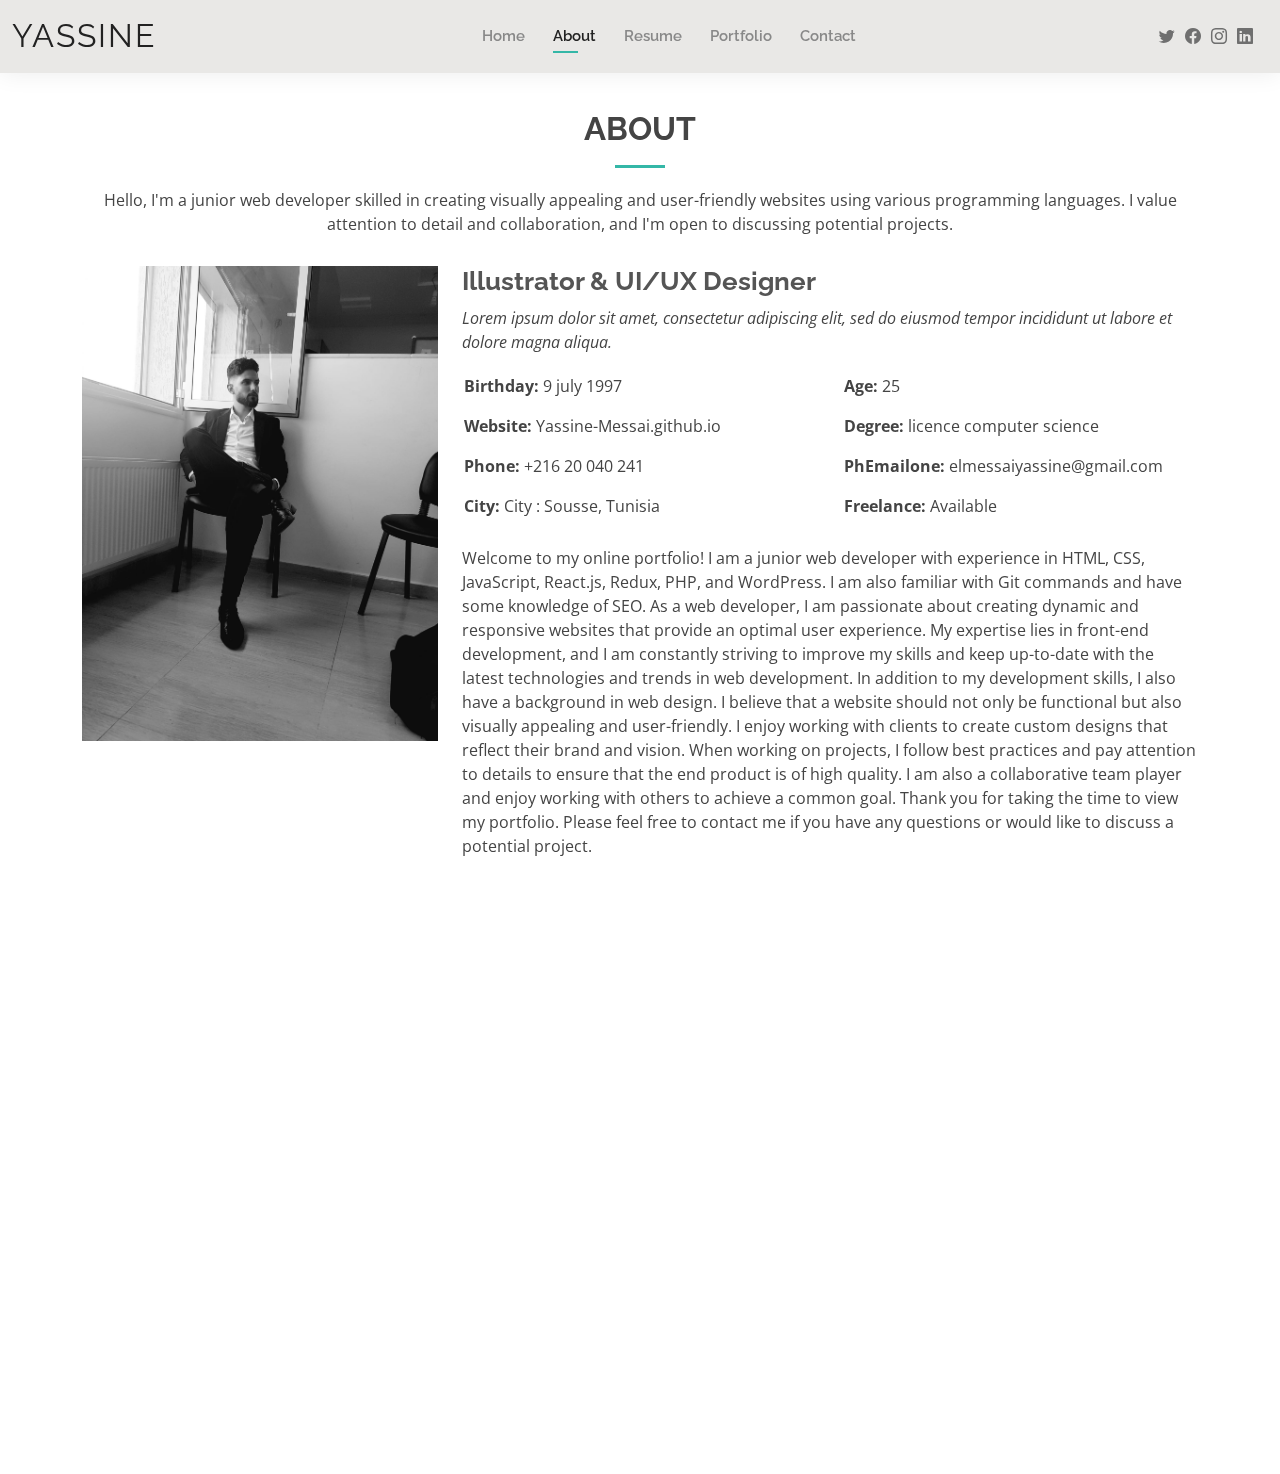
==== commit 57cbc133: "." ====
--- a/about.html
+++ b/about.html
@@ -53,7 +53,7 @@
           <li><a href="index.html">Home</a></li>
           <li><a class="active" href="about.html">About</a></li>
           <li><a href="resume.html">Resume</a></li>
-          <li><a href="services.html">Services</a></li>
+          <!-- <li><a href="services.html">Services</a></li> -->
           <li><a href="portfolio.html">Portfolio</a></li>
           <li><a href="contact.html">Contact</a></li>
         </ul>
@@ -79,9 +79,10 @@
 
         <div class="section-title">
           <h2>About</h2>
-          <p>Magnam dolores commodi suscipit. Necessitatibus eius consequatur ex aliquid fuga eum quidem. Sit sint
-            consectetur velit. Quisquam quos quisquam cupiditate. Et nemo qui impedit suscipit alias ea. Quia fugiat sit
-            in iste officiis commodi quidem hic quas.</p>
+          <p>Hello, I'm a junior web developer skilled in creating visually appealing and user-friendly websites using
+            various
+            programming languages. I value attention to detail and collaboration, and I'm open to discussing potential
+            projects.</p>
         </div>
 
         <div class="row">
@@ -192,20 +193,21 @@
           <div class="col-lg-6">
 
             <div class="progress">
-              <span class="skill">PHP <i class="val">80%</i></span>
+              <span class="skill">WordPress/CMS <i class="val">90%</i></span>
+              <div class="progress-bar-wrap">
+                <div class="progress-bar" role="progressbar" aria-valuenow="90" aria-valuemin="0" aria-valuemax="100">
+                </div>
+              </div>
+            </div>
+            <div class="progress">
+              <span class="skill">PHP <i class="val">70%</i></span>
               <div class="progress-bar-wrap">
                 <div class="progress-bar" role="progressbar" aria-valuenow="80" aria-valuemin="0" aria-valuemax="100">
                 </div>
               </div>
             </div>
 
-            <div class="progress">
-              <span class="skill">WordPress/CMS <i class="val">90%</i></span>
-              <div class="progress-bar-wrap">
-                <div class="progress-bar" role="progressbar" aria-valuenow="90" aria-valuemin="0" aria-valuemax="100">
-                </div>
-              </div>
-            </div>
+
 
 
 
@@ -216,173 +218,23 @@
       </div>
     </section><!-- End Skills Section -->
 
-    <!-- ======= Facts Section ======= -->
-    <!-- <section id="facts" class="facts">
-      <div class="container" data-aos="fade-up">
-
-        <div class="section-title">
-          <h2>Facts</h2>
-          <p>Magnam dolores commodi suscipit. Necessitatibus eius consequatur ex aliquid fuga eum quidem. Sit sint
-            consectetur velit. Quisquam quos quisquam cupiditate. Et nemo qui impedit suscipit alias ea. Quia fugiat sit
-            in iste officiis commodi quidem hic quas.</p>
-        </div>
-
-        <div class="row counters">
-
-          <div class="col-lg-3 col-6 text-center">
-            <span data-purecounter-start="0" data-purecounter-end="232" data-purecounter-duration="1"
-              class="purecounter"></span>
-            <p>Clients</p>
-          </div>
-
-          <div class="col-lg-3 col-6 text-center">
-            <span data-purecounter-start="0" data-purecounter-end="521" data-purecounter-duration="1"
-              class="purecounter"></span>
-            <p>Projects</p>
-          </div>
-
-          <div class="col-lg-3 col-6 text-center">
-            <span data-purecounter-start="0" data-purecounter-end="1463" data-purecounter-duration="1"
-              class="purecounter"></span>
-            <p>Hours Of Support</p>
-          </div>
-
-          <div class="col-lg-3 col-6 text-center">
-            <span data-purecounter-start="0" data-purecounter-end="15" data-purecounter-duration="1"
-              class="purecounter"></span>
-            <p>Hard Workers</p>
-          </div>
-
-        </div>
-
-      </div>
-    </section>End Facts Section -->
-
-    <!-- ======= Testimonials Section ======= -->
-    <section id="testimonials" class="testimonials">
-      <div class="container" data-aos="fade-up">
-
-        <div class="section-title">
-          <h2>Testimonials</h2>
-          <p>Magnam dolores commodi suscipit. Necessitatibus eius consequatur ex aliquid fuga eum quidem. Sit sint
-            consectetur velit. Quisquam quos quisquam cupiditate. Et nemo qui impedit suscipit alias ea. Quia fugiat sit
-            in iste officiis commodi quidem hic quas.</p>
-        </div>
-
-        <div class="testimonials-slider swiper" data-aos="fade-up" data-aos-delay="100">
-          <div class="swiper-wrapper">
-
-            <div class="swiper-slide">
-              <div class="testimonial-item">
-                <img src="assets/img/testimonials/testimonials-1.jpg" class="testimonial-img" alt="">
-                <h3>Saul Goodman</h3>
-                <h4>Ceo &amp; Founder</h4>
-                <p>
-                  <i class="bx bxs-quote-alt-left quote-icon-left"></i>
-                  Proin iaculis purus consequat sem cure digni ssim donec porttitora entum suscipit rhoncus. Accusantium
-                  quam, ultricies eget id, aliquam eget nibh et. Maecen aliquam, risus at semper.
-                  <i class="bx bxs-quote-alt-right quote-icon-right"></i>
-                </p>
-              </div>
-            </div><!-- End testimonial item -->
-
-            <div class="swiper-slide">
-              <div class="testimonial-item">
-                <img src="assets/img/testimonials/testimonials-2.jpg" class="testimonial-img" alt="">
-                <h3>Sara Wilsson</h3>
-                <h4>Designer</h4>
-                <p>
-                  <i class="bx bxs-quote-alt-left quote-icon-left"></i>
-                  Export tempor illum tamen malis malis eram quae irure esse labore quem cillum quid cillum eram malis
-                  quorum velit fore eram velit sunt aliqua noster fugiat irure amet legam anim culpa.
-                  <i class="bx bxs-quote-alt-right quote-icon-right"></i>
-                </p>
-              </div>
-            </div><!-- End testimonial item -->
-
-            <div class="swiper-slide">
-              <div class="testimonial-item">
-                <img src="assets/img/testimonials/testimonials-3.jpg" class="testimonial-img" alt="">
-                <h3>Jena Karlis</h3>
-                <h4>Store Owner</h4>
-                <p>
-                  <i class="bx bxs-quote-alt-left quote-icon-left"></i>
-                  Enim nisi quem export duis labore cillum quae magna enim sint quorum nulla quem veniam duis minim
-                  tempor labore quem eram duis noster aute amet eram fore quis sint minim.
-                  <i class="bx bxs-quote-alt-right quote-icon-right"></i>
-                </p>
-              </div>
-            </div><!-- End testimonial item -->
-
-            <div class="swiper-slide">
-              <div class="testimonial-item">
-                <img src="assets/img/testimonials/testimonials-4.jpg" class="testimonial-img" alt="">
-                <h3>Matt Brandon</h3>
-                <h4>Freelancer</h4>
-                <p>
-                  <i class="bx bxs-quote-alt-left quote-icon-left"></i>
-                  Fugiat enim eram quae cillum dolore dolor amet nulla culpa multos export minim fugiat minim velit
-                  minim dolor enim duis veniam ipsum anim magna sunt elit fore quem dolore labore illum veniam.
-                  <i class="bx bxs-quote-alt-right quote-icon-right"></i>
-                </p>
-              </div>
-            </div><!-- End testimonial item -->
-
-            <div class="swiper-slide">
-              <div class="testimonial-item">
-                <img src="assets/img/testimonials/testimonials-5.jpg" class="testimonial-img" alt="">
-                <h3>John Larson</h3>
-                <h4>Entrepreneur</h4>
-                <p>
-                  <i class="bx bxs-quote-alt-left quote-icon-left"></i>
-                  Quis quorum aliqua sint quem legam fore sunt eram irure aliqua veniam tempor noster veniam enim culpa
-                  labore duis sunt culpa nulla illum cillum fugiat legam esse veniam culpa fore nisi cillum quid.
-                  <i class="bx bxs-quote-alt-right quote-icon-right"></i>
-                </p>
-              </div>
-            </div><!-- End testimonial item -->
-
-          </div>
-          <div class="swiper-pagination"></div>
-        </div>
-
-      </div>
-    </section><!-- End Testimonials Section -->
-
-  </main><!-- End #main -->
-
-  <!-- ======= Footer ======= -->
-  <footer id="footer">
-    <div class="container">
-      <div class="copyright">
-        &copy; Copyright <strong><span>Yassine</span></strong>. All Rights Reserved
-      </div>
-      <div class="credits">
-        <!-- All the links in the footer should remain intact. -->
-        <!-- You can delete the links only if you purchased the pro version. -->
-        <!-- Licensing information: https://bootstrapmade.com/license/ -->
-        <!-- Purchase the pro version with working PHP/AJAX contact form: https://bootstrapmade.com/Yassine-free-bootstrap-cv-resume-html-template/ -->
-        Designed by <a href="https://bootstrapmade.com/">BootstrapMade</a>
-      </div>
-    </div>
-  </footer><!-- End  Footer -->
-
-  <div id="preloader"></div>
-  <a href="#" class="back-to-top d-flex align-items-center justify-content-center"><i
-      class="bi bi-arrow-up-short"></i></a>
-
-  <!-- Vendor JS Files -->
-  <script src="assets/vendor/purecounter/purecounter_vanilla.js"></script>
-  <script src="assets/vendor/aos/aos.js"></script>
-  <script src="assets/vendor/bootstrap/js/bootstrap.bundle.min.js"></script>
-  <script src="assets/vendor/glightbox/js/glightbox.min.js"></script>
-  <script src="assets/vendor/isotope-layout/isotope.pkgd.min.js"></script>
-  <script src="assets/vendor/swiper/swiper-bundle.min.js"></script>
-  <script src="assets/vendor/waypoints/noframework.waypoints.js"></script>
-  <script src="assets/vendor/php-email-form/validate.js"></script>
-
-  <!-- Template Main JS File -->
-  <script src="assets/js/main.js"></script>
+
+    <div id="preloader"></div>
+    <a href="#" class="back-to-top d-flex align-items-center justify-content-center"><i
+        class="bi bi-arrow-up-short"></i></a>
+
+    <!-- Vendor JS Files -->
+    <script src="assets/vendor/purecounter/purecounter_vanilla.js"></script>
+    <script src="assets/vendor/aos/aos.js"></script>
+    <script src="assets/vendor/bootstrap/js/bootstrap.bundle.min.js"></script>
+    <script src="assets/vendor/glightbox/js/glightbox.min.js"></script>
+    <script src="assets/vendor/isotope-layout/isotope.pkgd.min.js"></script>
+    <script src="assets/vendor/swiper/swiper-bundle.min.js"></script>
+    <script src="assets/vendor/waypoints/noframework.waypoints.js"></script>
+    <script src="assets/vendor/php-email-form/validate.js"></script>
+
+    <!-- Template Main JS File -->
+    <script src="assets/js/main.js"></script>
 
 </body>
 
--- a/assets/css/style.css
+++ b/assets/css/style.css
@@ -946,7 +946,7 @@
 # Portfolio
 --------------------------------------------------------------*/
 .portfolio .portfolio-item {
-  margin-bottom: 30px;
+  margin-bottom: 500px;
 }
 
 .portfolio #portfolio-flters {
@@ -999,6 +999,9 @@
   transition: all ease-in-out 0.3s;
   z-index: 2;
   opacity: 0;
+}
+.portfolio .portfolio-item:nth-child(3) .portfolio-wrap {
+  height: 205px;
 }
 
 .portfolio .portfolio-wrap img {
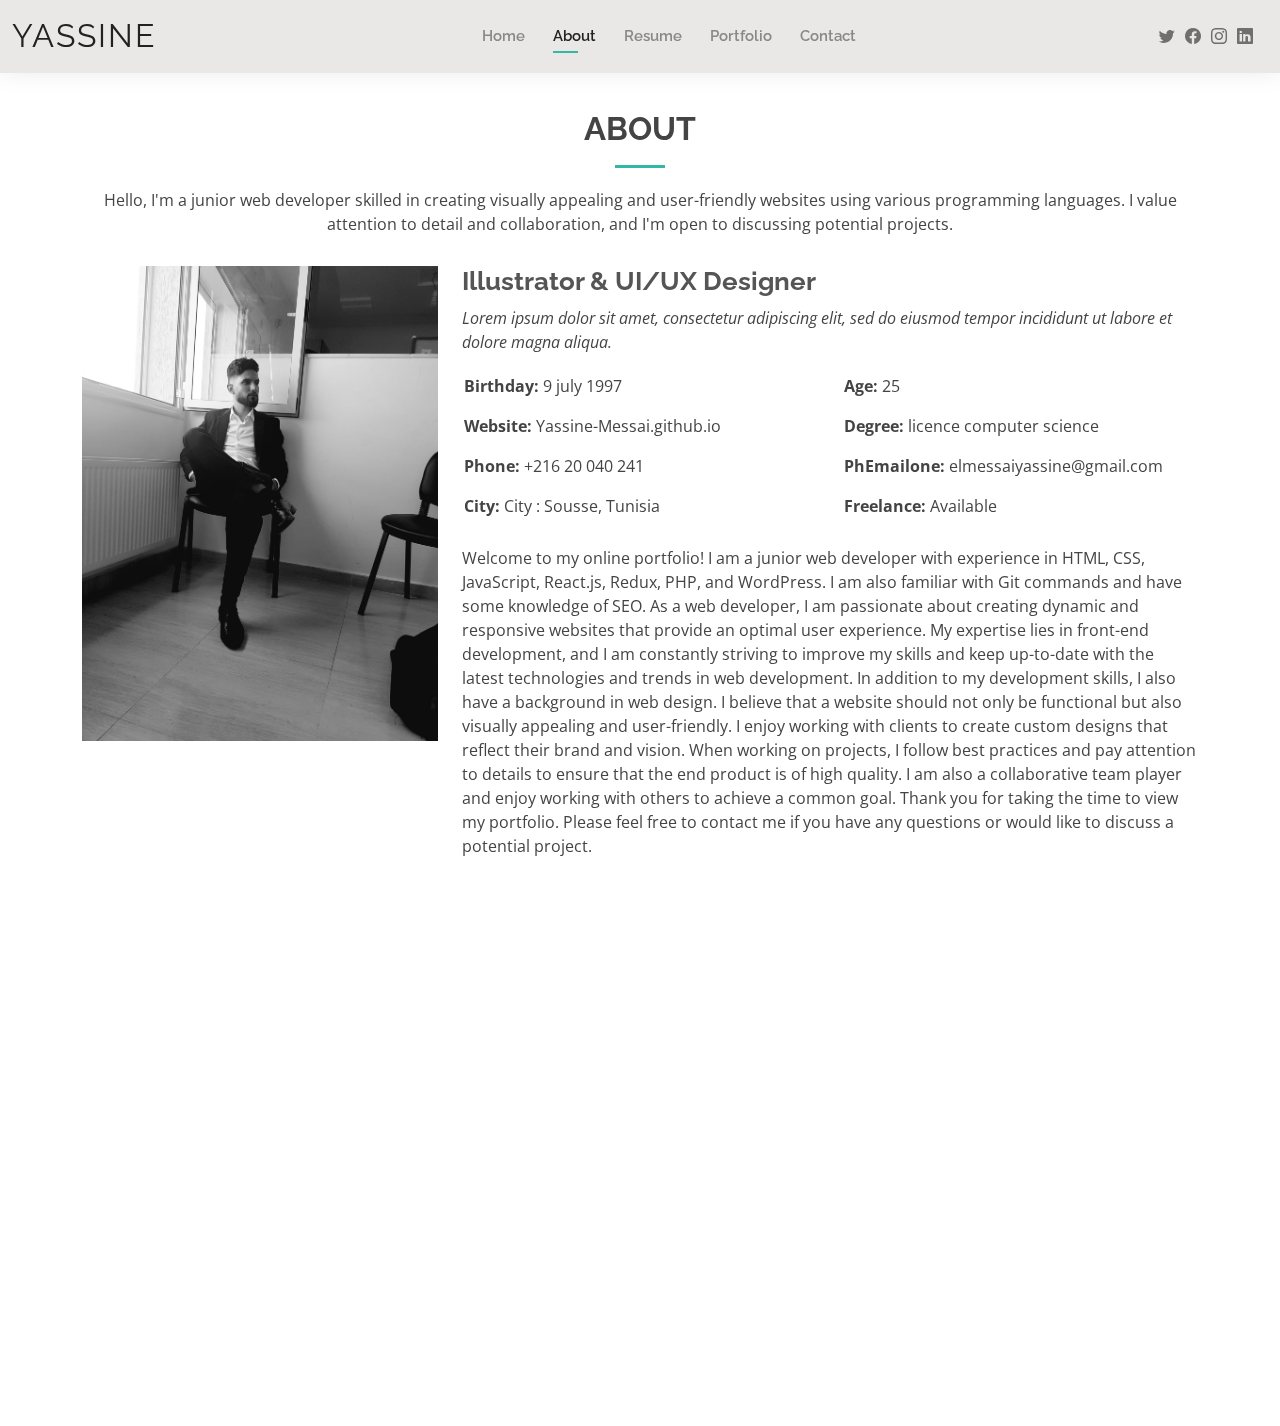
==== commit 71deb533: "." ====
--- a/about.html
+++ b/about.html
@@ -149,9 +149,7 @@
 
         <div class="section-title">
           <h2>Skills</h2>
-          <p>Magnam dolores commodi suscipit. Necessitatibus eius consequatur ex aliquid fuga eum quidem. Sit sint
-            consectetur velit. Quisquam quos quisquam cupiditate. Et nemo qui impedit suscipit alias ea. Quia fugiat sit
-            in iste officiis commodi quidem hic quas.</p>
+
         </div>
 
         <div class="row skills-content">
--- a/assets/css/style.css
+++ b/assets/css/style.css
@@ -1001,7 +1001,7 @@
   opacity: 0;
 }
 .portfolio .portfolio-item:nth-child(3) .portfolio-wrap {
-  height: 205px;
+  height: 20px;
 }
 
 .portfolio .portfolio-wrap img {
@@ -1270,7 +1270,25 @@
     transform: rotate(360deg);
   }
 }
-
+#success-message {
+  position: fixed;
+  top: 50%;
+  left: 50%;
+  transform: translate(-50%, -50%);
+  background-color: #28A745;
+  color: #fff;
+  padding: 20px;
+  border-radius: 5px;
+  box-shadow: 0px 0px 10px rgba(0, 0, 0, 0.5);
+  z-index: 9999;
+  text-align: center;
+}
+
+#success-message p {
+  margin: 0;
+  font-size: 18px;
+  font-weight: bold;
+}
 /*--------------------------------------------------------------
 # Footer
 --------------------------------------------------------------*/
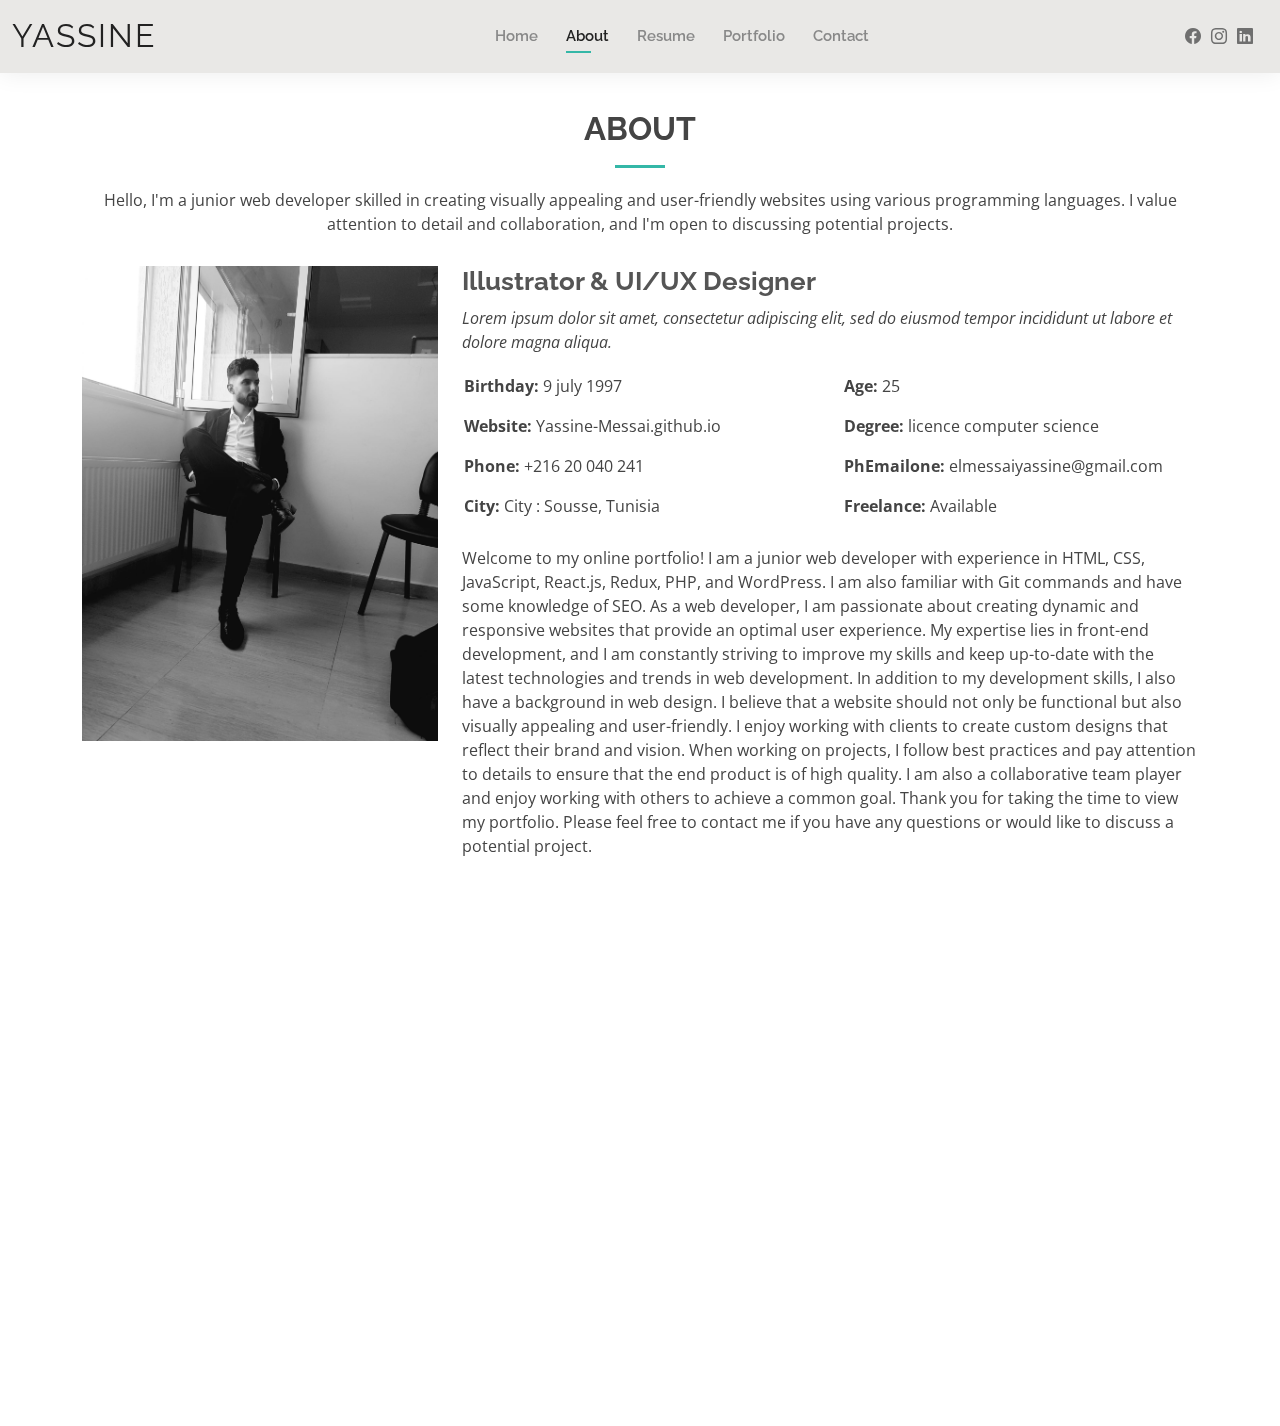
==== commit b7c4e390: "." ====
--- a/about.html
+++ b/about.html
@@ -60,12 +60,12 @@
         <i class="bi bi-list mobile-nav-toggle"></i>
       </nav><!-- .navbar -->
 
-      <div class="header-social-links">
-        <a href="#" class="twitter"><i class="bi bi-twitter"></i></a>
-        <a href="#" class="facebook"><i class="bi bi-facebook"></i></a>
-        <a href="#" class="instagram"><i class="bi bi-instagram"></i></a>
-        <a href="#" class="linkedin"><i class="bi bi-linkedin"></i></i></a>
-      </div>
+    <div class="header-social-links">
+      <a href="https://www.facebook.com/Yassine.elmessai" class="facebook"><i class="bi bi-facebook"></i></a>
+      <a href="https://www.instagram.com/yassinemessai/" class="instagram"><i class="bi bi-instagram"></i></a>
+      <a href="https://www.linkedin.com/in/yassine-messai-a1b423215/" class="linkedin"><i
+          class="bi bi-linkedin"></i></i></a>
+    </div>
 
     </div>
 
--- a/assets/css/style.css
+++ b/assets/css/style.css
@@ -1001,7 +1001,7 @@
   opacity: 0;
 }
 .portfolio .portfolio-item:nth-child(3) .portfolio-wrap {
-  height: 20px;
+  height: 205px;
 }
 
 .portfolio .portfolio-wrap img {
@@ -1307,4 +1307,33 @@
 
 #footer .credits a {
   color: #34b7a7;
-}+}
+
+/* button of download STYLE  */
+     .button-container {
+       display: flex;
+       justify-content: center;
+       align-items: center;
+       height: 50vh;
+     }
+  
+     .download-link {
+       text-decoration: none;
+     }
+  
+     .download-button {
+       background-color: #34b7a7;
+       color: white;
+       border: none;
+       border-radius: 5px;
+       padding: 12px 24px;
+       font-size: 18px;
+       font-weight: bold;
+       cursor: pointer;
+       box-shadow: 2px 2px 6px rgba(0, 0, 0, 0.3);
+       transition: background-color 0.2s ease-in-out;
+     }
+  
+     .download-button:hover {
+       background-color: #39d756;
+     }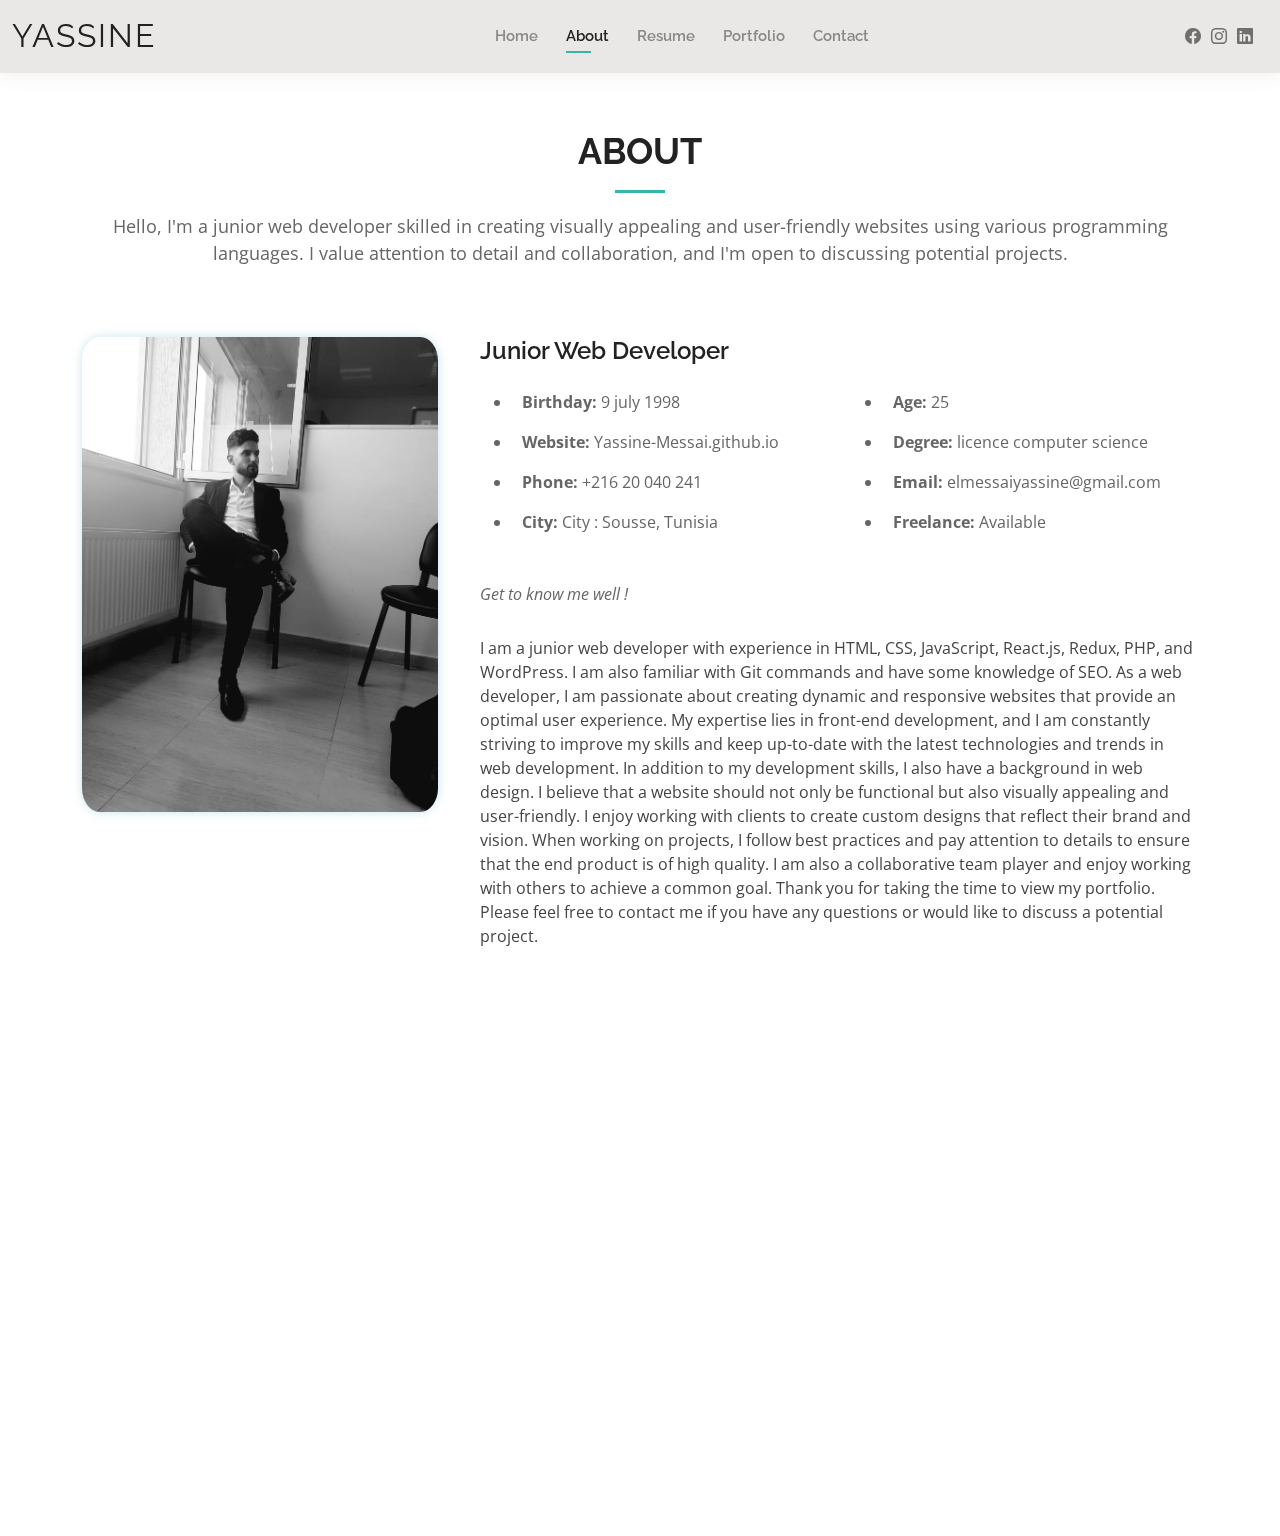
==== commit 31dbf816: "last update" ====
--- a/about.html
+++ b/about.html
@@ -60,12 +60,12 @@
         <i class="bi bi-list mobile-nav-toggle"></i>
       </nav><!-- .navbar -->
 
-    <div class="header-social-links">
-      <a href="https://www.facebook.com/Yassine.elmessai" class="facebook"><i class="bi bi-facebook"></i></a>
-      <a href="https://www.instagram.com/yassinemessai/" class="instagram"><i class="bi bi-instagram"></i></a>
-      <a href="https://www.linkedin.com/in/yassine-messai-a1b423215/" class="linkedin"><i
-          class="bi bi-linkedin"></i></i></a>
-    </div>
+      <div class="header-social-links">
+        <a href="https://www.facebook.com/Yassine.elmessai" class="facebook"><i class="bi bi-facebook"></i></a>
+        <a href="https://www.instagram.com/yassinemessai/" class="instagram"><i class="bi bi-instagram"></i></a>
+        <a href="https://www.linkedin.com/in/yassine-messai-a1b423215/" class="linkedin"><i
+            class="bi bi-linkedin"></i></i></a>
+      </div>
 
     </div>
 
@@ -90,16 +90,13 @@
             <img src="assets/img/about.jpg" class="img-fluid" alt="">
           </div>
           <div class="col-lg-8 pt-4 pt-lg-0 content">
-            <h3>Illustrator &amp; UI/UX Designer</h3>
-            <p class="fst-italic">
-              Lorem ipsum dolor sit amet, consectetur adipiscing elit, sed do eiusmod tempor incididunt ut labore et
-              dolore
-              magna aliqua.
-            </p>
+            <h3>Junior Web Developer</h3>
+            <!-- <p class="fst-italic"> get to know me well !
+            </p> -->
             <div class="row">
               <div class="col-lg-6">
                 <ul>
-                  <li><i class="bi bi-rounded-right"></i> <strong>Birthday:</strong> 9 july 1997</li>
+                  <li><i class="bi bi-rounded-right"></i> <strong>Birthday:</strong> 9 july 1998</li>
                   <li><i class="bi bi-rounded-right"></i> <strong>Website:</strong> Yassine-Messai.github.io </li>
                   <li><i class="bi bi-rounded-right"></i> <strong>Phone:</strong> +216 20 040 241 </li>
                   <li><i class="bi bi-rounded-right"></i> <strong>City:</strong> City : Sousse, Tunisia</li>
@@ -109,33 +106,32 @@
                 <ul>
                   <li><i class="bi bi-rounded-right"></i> <strong>Age:</strong> 25</li>
                   <li><i class="bi bi-rounded-right"></i> <strong>Degree:</strong> licence computer science </li>
-                  <li><i class="bi bi-rounded-right"></i> <strong>PhEmailone:</strong> elmessaiyassine@gmail.com</li>
+                  <li><i class="bi bi-rounded-right"></i> <strong>Email:</strong> elmessaiyassine@gmail.com</li>
                   <li><i class="bi bi-rounded-right"></i> <strong>Freelance:</strong> Available</li>
                 </ul>
               </div>
             </div>
             <p>
-              Welcome to my online portfolio!
-
-              I am a junior web developer with experience in HTML, CSS, JavaScript, React.js, Redux, PHP, and WordPress.
-              I am also
-              familiar with Git commands and have some knowledge of SEO.
-              As a web developer, I am passionate about creating dynamic and responsive websites that provide an optimal
-              user
-              experience. My expertise lies in front-end development, and I am constantly striving to improve my skills
-              and keep
-              up-to-date with the latest technologies and trends in web development.
-              In addition to my development skills, I also have a background in web design. I believe that a website
-              should not only
-              be functional but also visually appealing and user-friendly. I enjoy working with clients to create custom
-              designs that
-              reflect their brand and vision.
-              When working on projects, I follow best practices and pay attention to details to ensure that the end
-              product is of high
-              quality. I am also a collaborative team player and enjoy working with others to achieve a common goal.
-              Thank you for taking the time to view my portfolio. Please feel free to contact me if you have any
-              questions or would
-              like to discuss a potential project.
+            <p class="fst-italic"> Get to know me well ! </p>
+            I am a junior web developer with experience in HTML, CSS, JavaScript, React.js, Redux, PHP, and WordPress.
+            I am also
+            familiar with Git commands and have some knowledge of SEO.
+            As a web developer, I am passionate about creating dynamic and responsive websites that provide an optimal
+            user
+            experience. My expertise lies in front-end development, and I am constantly striving to improve my skills
+            and keep
+            up-to-date with the latest technologies and trends in web development.
+            In addition to my development skills, I also have a background in web design. I believe that a website
+            should not only
+            be functional but also visually appealing and user-friendly. I enjoy working with clients to create custom
+            designs that
+            reflect their brand and vision.
+            When working on projects, I follow best practices and pay attention to details to ensure that the end
+            product is of high
+            quality. I am also a collaborative team player and enjoy working with others to achieve a common goal.
+            Thank you for taking the time to view my portfolio. Please feel free to contact me if you have any
+            questions or would
+            like to discuss a potential project.
             </p>
           </div>
         </div>
@@ -146,18 +142,14 @@
     <!-- ======= Skills Section ======= -->
     <section id="skills" class="skills">
       <div class="container" data-aos="fade-up">
-
         <div class="section-title">
           <h2>Skills</h2>
-
         </div>
 
         <div class="row skills-content">
-
           <div class="col-lg-6">
-
-            <div class="progress">
-              <span class="skill">HTML <i class="val">100%</i></span>
+            <div class="progress">
+              <span class="skill">HTML <i class="val">80%</i></span>
               <div class="progress-bar-wrap">
                 <div class="progress-bar" role="progressbar" aria-valuenow="100" aria-valuemin="0" aria-valuemax="100">
                 </div>
@@ -165,7 +157,7 @@
             </div>
 
             <div class="progress">
-              <span class="skill">CSS <i class="val">90%</i></span>
+              <span class="skill">CSS <i class="val">70%</i></span>
               <div class="progress-bar-wrap">
                 <div class="progress-bar" role="progressbar" aria-valuenow="90" aria-valuemin="0" aria-valuemax="100">
                 </div>
@@ -179,42 +171,44 @@
                 </div>
               </div>
             </div>
+
             <div class="progress">
               <span class="skill">React <i class="val">60%</i></span>
               <div class="progress-bar-wrap">
-                <div class="progress-bar" role="progressbar" aria-valuenow="55" aria-valuemin="0" aria-valuemax="100">
+                <div class="progress-bar" role="progressbar" aria-valuenow="60" aria-valuemin="0" aria-valuemax="100">
                 </div>
               </div>
             </div>
           </div>
 
           <div class="col-lg-6">
-
-            <div class="progress">
-              <span class="skill">WordPress/CMS <i class="val">90%</i></span>
+            <div class="progress">
+              <span class="skill">WordPress/CMS <i class="val">70%</i></span>
               <div class="progress-bar-wrap">
                 <div class="progress-bar" role="progressbar" aria-valuenow="90" aria-valuemin="0" aria-valuemax="100">
                 </div>
               </div>
             </div>
-            <div class="progress">
-              <span class="skill">PHP <i class="val">70%</i></span>
-              <div class="progress-bar-wrap">
-                <div class="progress-bar" role="progressbar" aria-valuenow="80" aria-valuemin="0" aria-valuemax="100">
-                </div>
-              </div>
-            </div>
-
-
-
-
-
-          </div>
-
-        </div>
-
+
+            <div class="progress">
+              <span class="skill">PHP <i class="val">55%</i></span>
+              <div class="progress-bar-wrap">
+                <div class="progress-bar" role="progressbar" aria-valuenow="70" aria-valuemin="0" aria-valuemax="100">
+                </div>
+              </div>
+            </div>
+            <div class="progress">
+              <span class="skill">SEO <i class="val">35%</i></span>
+              <div class="progress-bar-wrap">
+                <div class="progress-bar" role="progressbar" aria-valuenow="60" aria-valuemin="0" aria-valuemax="100">
+                </div>
+              </div>
+            </div>
+          </div>
+        </div>
       </div>
-    </section><!-- End Skills Section -->
+    </section>
+
 
 
     <div id="preloader"></div>
--- a/assets/css/style.css
+++ b/assets/css/style.css
@@ -593,29 +593,80 @@
 /*--------------------------------------------------------------
 # About
 --------------------------------------------------------------*/
+/* About Section */
+
+.about {
+  padding: 80px 0;
+}
+
+.about .section-title {
+  text-align: center;
+  margin-bottom: 40px;
+}
+
+.about .section-title h2 {
+  font-size: 36px;
+  font-weight: 700;
+  margin-bottom: 20px;
+  color: #222222;
+}
+
+.about .section-title p {
+  font-size: 18px;
+  line-height: 1.5;
+  margin-bottom: 0;
+  color: #666666;
+}
+
 .about .content h3 {
-  font-weight: 700;
-  font-size: 26px;
-  color: #555555;
-}
-
-.about .content ul {
-  list-style: none;
-  padding: 0;
-}
-
-.about .content ul li {
-  padding-bottom: 10px;
-}
-
-.about .content ul i {
+  font-size: 24px;
+  font-weight: 600;
+  margin-bottom: 20px;
+  color: #222222;
+}
+
+.about .content p {
+  font-size: 16px;
+  line-height: 1.5;
+  margin-bottom: 30px;
+  color: #666666;
+}
+
+.about ul li {
+  font-size: 16px;
+  line-height: 1.5;
+  margin-bottom: 10px;
+  color: #666666;
+}
+
+.about ul li i {
+  color: #34b7a7;
   font-size: 20px;
-  padding-right: 2px;
-  color: #34b7a7;
-}
-
-.about .content p:last-child {
+  margin-right: 10px;
+}
+
+.about p:last-of-type {
   margin-bottom: 0;
+}
+
+.about img {
+  width: 100%;
+  height: auto;
+  object-fit: cover;
+  border-radius: 5%;
+  box-shadow: 0 0 10px rgba(74, 167, 182, 0.3);
+} 
+
+@media (min-width: 992px) {
+  .about .content {
+    padding-left: 30px;
+  }
+}
+
+@media (max-width: 991px) {
+  .about .content {
+    margin-top: 30px;
+  }
 }
 
 /*--------------------------------------------------------------
@@ -673,85 +724,6 @@
 /*--------------------------------------------------------------
 # Testimonials
 --------------------------------------------------------------*/
-.testimonials .section-header {
-  margin-bottom: 40px;
-}
-
-.testimonials .testimonials-carousel,
-.testimonials .testimonials-slider {
-  overflow: hidden;
-}
-
-.testimonials .testimonial-item {
-  text-align: center;
-}
-
-.testimonials .testimonial-item .testimonial-img {
-  width: 120px;
-  border-radius: 50%;
-  border: 4px solid #fff;
-  margin: 0 auto;
-}
-
-.testimonials .testimonial-item h3 {
-  font-size: 20px;
-  font-weight: bold;
-  margin: 10px 0 5px 0;
-  color: #111;
-}
-
-.testimonials .testimonial-item h4 {
-  font-size: 14px;
-  color: #999;
-  margin: 0 0 15px 0;
-}
-
-.testimonials .testimonial-item .quote-icon-left,
-.testimonials .testimonial-item .quote-icon-right {
-  color: #c8efea;
-  font-size: 26px;
-}
-
-.testimonials .testimonial-item .quote-icon-left {
-  display: inline-block;
-  left: -5px;
-  position: relative;
-}
-
-.testimonials .testimonial-item .quote-icon-right {
-  display: inline-block;
-  right: -5px;
-  position: relative;
-  top: 10px;
-}
-
-.testimonials .testimonial-item p {
-  font-style: italic;
-  margin: 0 auto 15px auto;
-}
-
-@media (min-width: 992px) {
-  .testimonials .testimonial-item p {
-    width: 80%;
-  }
-}
-
-.testimonials .swiper-pagination {
-  margin-top: 20px;
-  position: relative;
-}
-
-.testimonials .swiper-pagination .swiper-pagination-bullet {
-  width: 12px;
-  height: 12px;
-  background-color: #fff;
-  opacity: 1;
-  border: 1px solid #34b7a7;
-}
-
-.testimonials .swiper-pagination .swiper-pagination-bullet-active {
-  background-color: #34b7a7;
-}
 
 /*--------------------------------------------------------------
 # Resume
